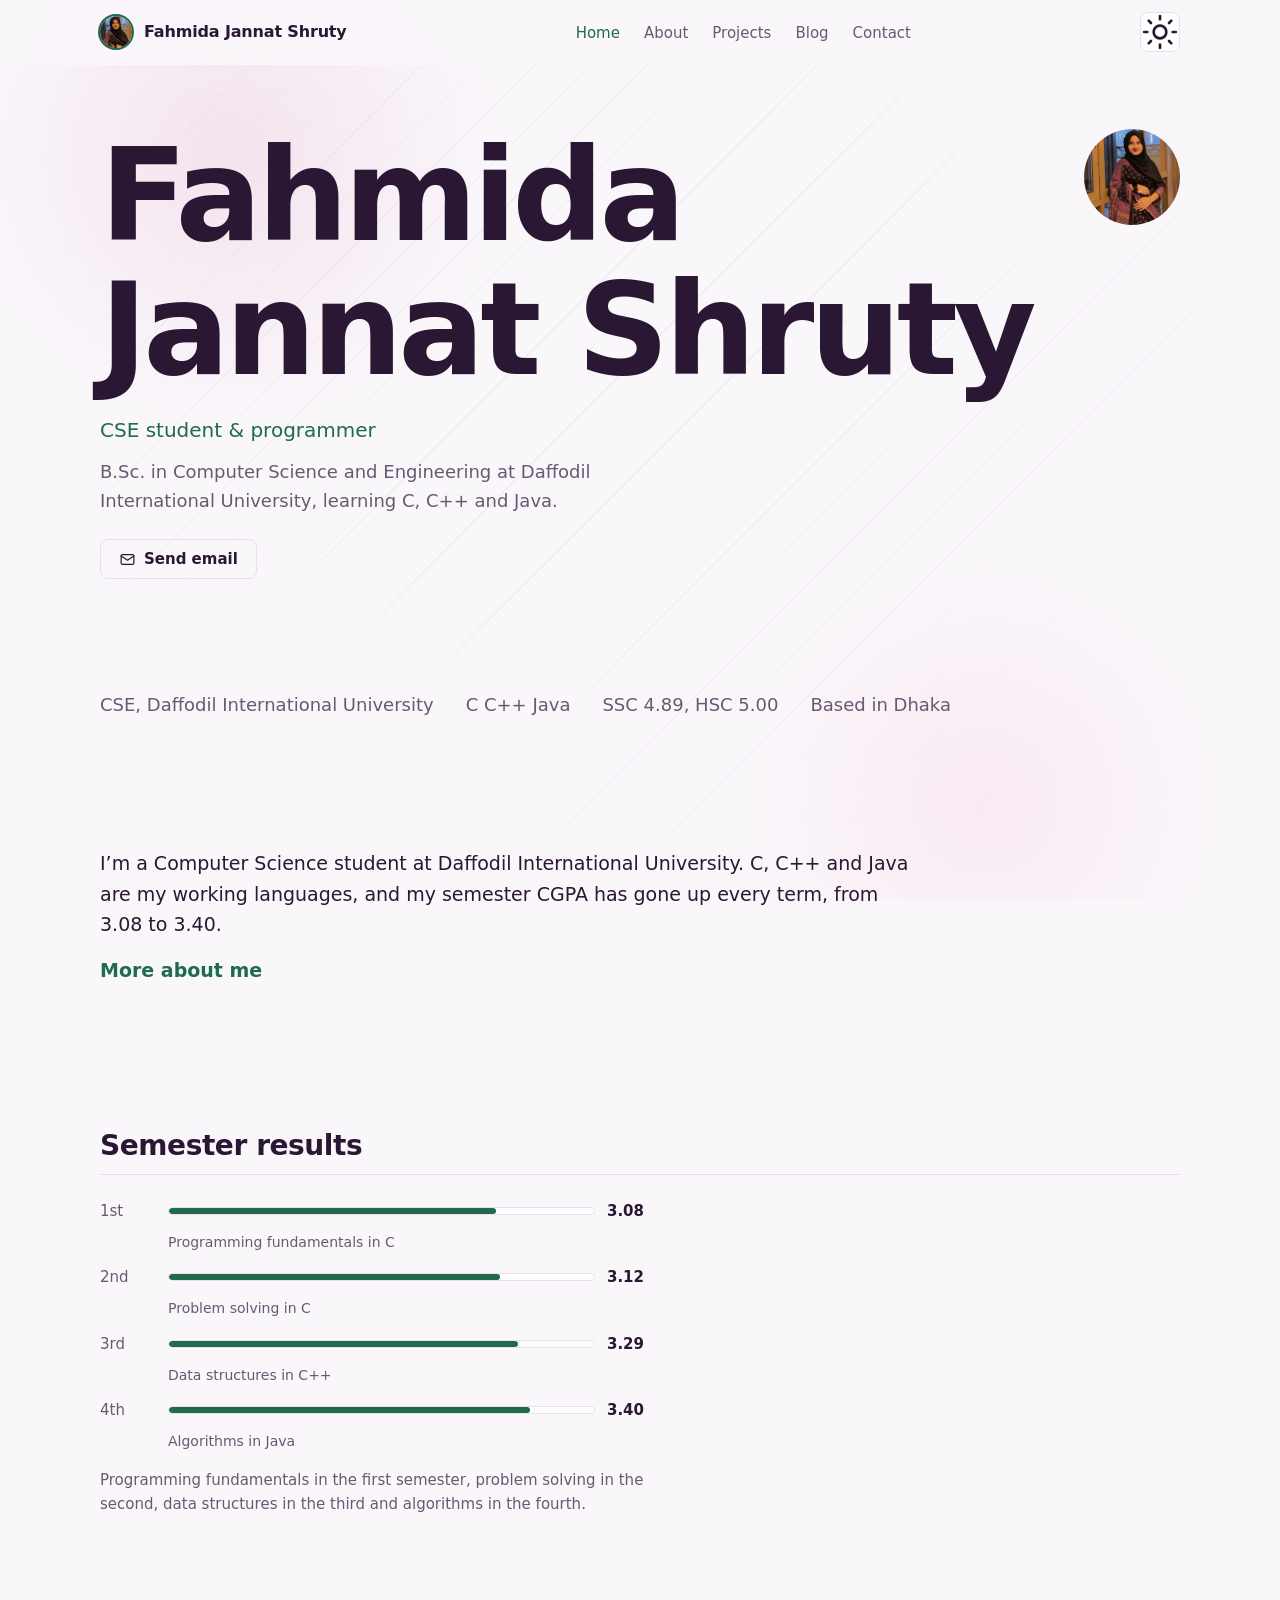
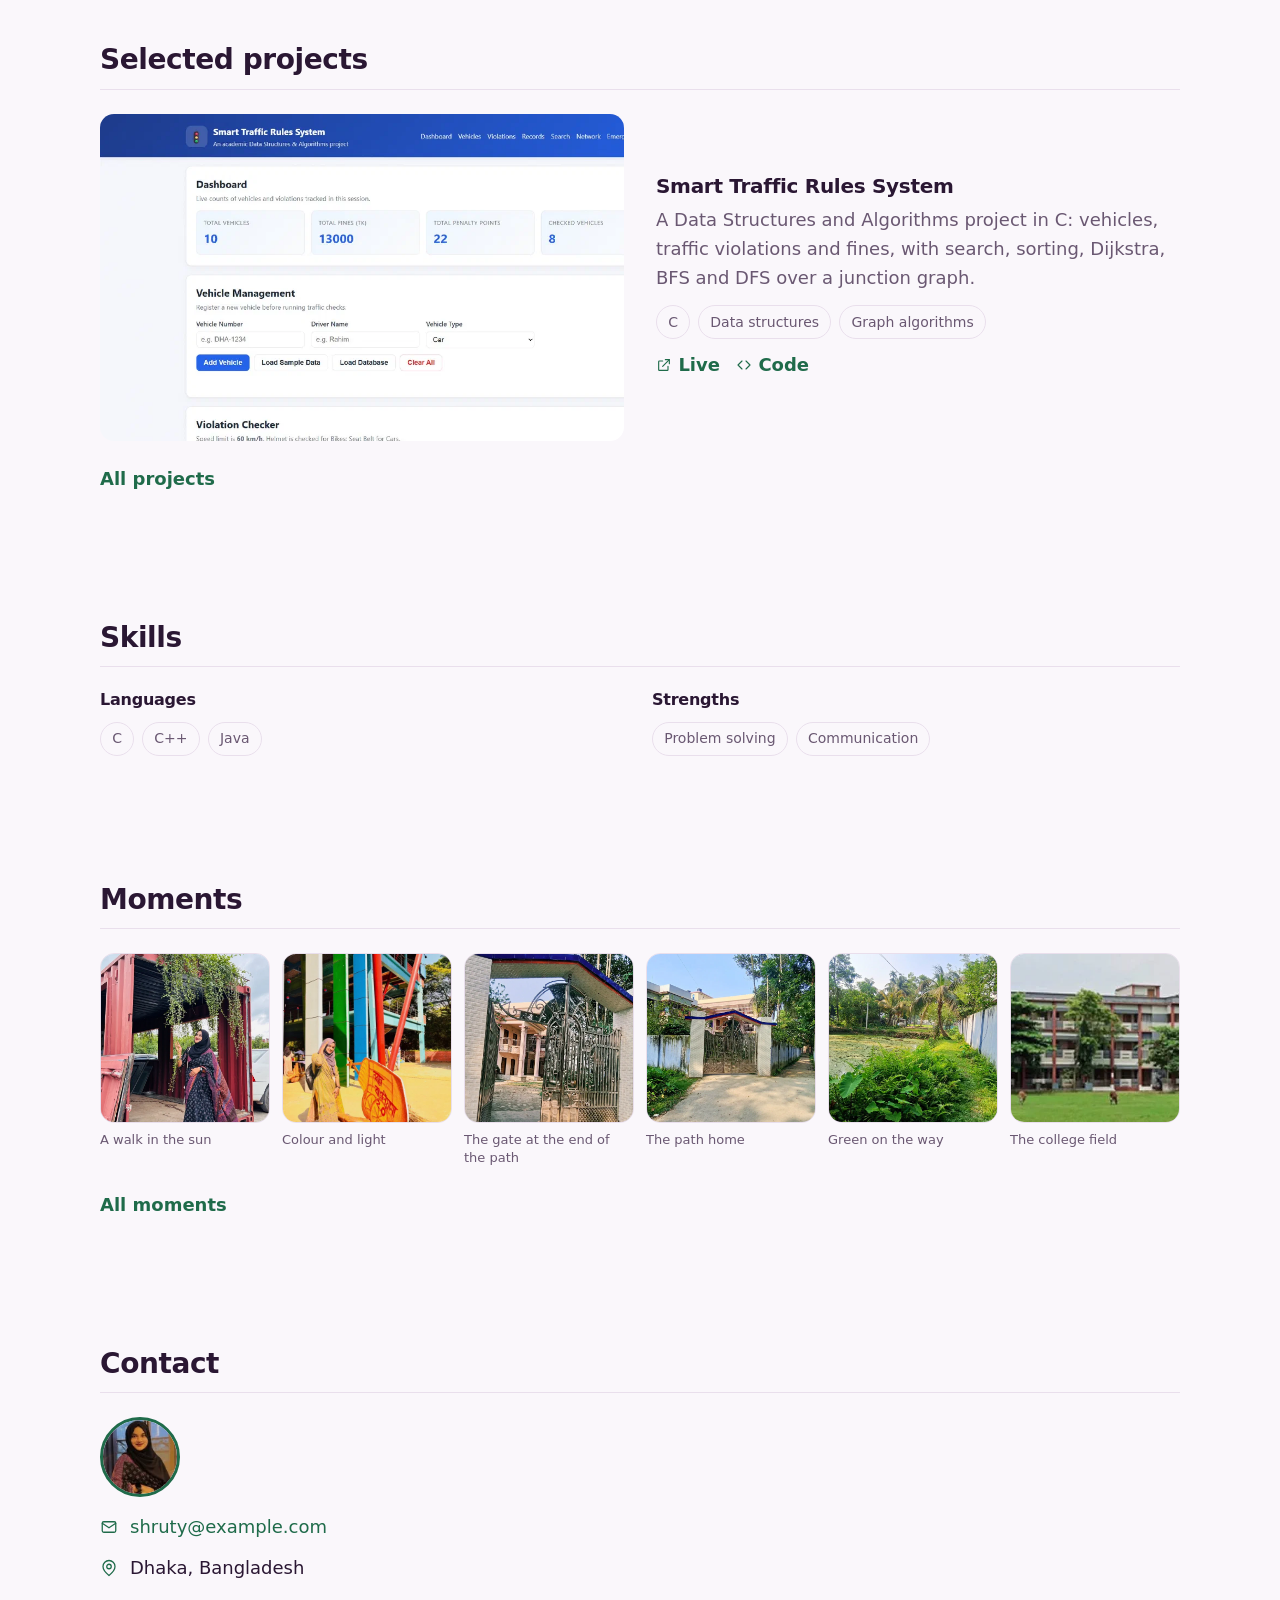
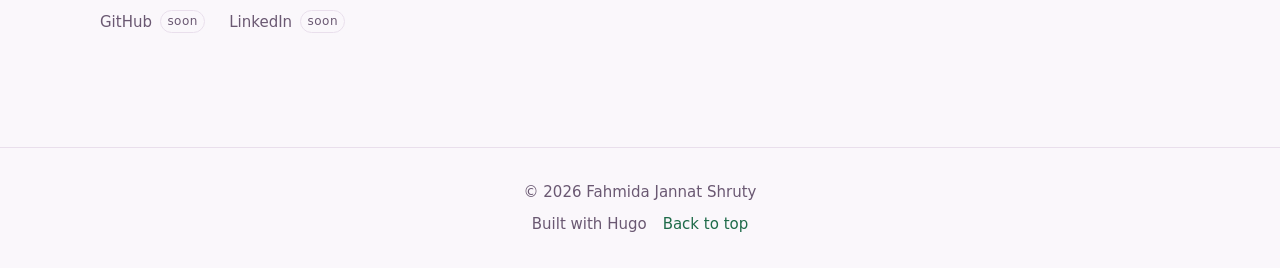
==== docs/index.html @ 02157980 "Add files via upload" ====
<!doctype html><html lang=en-US data-style=orchid data-layout=typographic data-theme=light><head><meta charset=utf-8><meta name=viewport content="width=device-width,initial-scale=1"><title>Fahmida Jannat Shruty — CSE student & programmer</title><meta name=description content="Fahmida Jannat Shruty — CSE student & programmer."><link rel=canonical href=https://shruty.github.io/><meta property="og:type" content="website"><meta property="og:site_name" content="Fahmida Jannat Shruty"><meta property="og:title" content="Fahmida Jannat Shruty — CSE student & programmer"><meta property="og:description" content="Fahmida Jannat Shruty — CSE student & programmer."><meta property="og:url" content="https://shruty.github.io/"><meta property="og:image" content="https://shruty.github.io/photos/avatar_hu_68aa7470102f5f14.jpg"><meta name=twitter:card content="summary_large_image"><link rel=icon type=image/svg+xml href=./favicon.svg><style>@font-face{font-family:space grotesk;font-style:normal;font-weight:300 700;font-display:swap;src:url(/fonts/space-grotesk-latin-variable.woff2)format("woff2")}@font-face{font-family:figtree;font-style:normal;font-weight:400 900;font-display:swap;src:url(/fonts/figtree-latin-variable.woff2)format("woff2")}</style><link rel=preload href=./fonts/space-grotesk-latin-variable.woff2 as=font type=font/woff2 crossorigin><link rel=stylesheet href=./css/site.min.d1e6fd24b78afa8076de297e86597bc807f535bccb686b28290a8ad70b3fa721.css integrity="sha256-0eb9JLeK+oB23il+hll7yAf1NbzLaGsoKQqK1ws/pyE="><script type=application/ld+json>{"@context":"https://schema.org","@type":"Person","address":{"@type":"PostalAddress","addressLocality":"Dhaka, Bangladesh"},"description":"I'm a Computer Science student at Daffodil International University. I work in C, C++ and Java, and I enjoy problems where the answer has to be reasoned out step by step.\n\nMy semester CGPA has risen every term, from 3.08 in the first semester to 3.40 in the fourth, with programming fundamentals, problem solving, data structures and algorithms along the way.\n\nMost of my projects so far were built for courses, several of them together with a classmate. I want to keep learning by building, and to work on a team where the code is read as carefully as it is written.","email":"shruty@example.com","image":"https://shruty.github.io/photos/avatar_hu_56fedb65d13e8ddb.webp","jobTitle":"CSE student \u0026 programmer","name":"Fahmida Jannat Shruty","sameAs":["",""],"url":"https://shruty.github.io/"}</script><script>(function(){try{var e=localStorage.getItem("theme"),t=window.matchMedia("(prefers-color-scheme: dark)").matches,n=e?e==="dark"?"dark":"light":t?"dark":"light";document.documentElement.setAttribute("data-theme",n)}catch{}})()</script><meta name=generator content="Hugo 0.170.1"></head><body class=layout--typographic><div class="page-bg page-bg--lines" aria-hidden=true><span class="page-bg__glow page-bg__glow--one"></span>
<span class="page-bg__glow page-bg__glow--two"></span></div><a class=skip-link href=#main>Skip to content</a><header class=site-header><div class="container site-header__inner"><a class=site-header__brand href=./><span class=site-header__avatar-wrap aria-hidden=true><img class=site-header__avatar src=./photos/avatar_hu_d6a264ecdbf94248.webp width=96 height=123 alt loading=lazy decoding=async>
</span><span class=site-header__name>Fahmida Jannat Shruty</span></a><nav class=site-nav id=site-nav aria-label=Main><ul class=site-nav__list><li><a href=./ aria-current=page>Home</a></li><li><a href=./about/>About</a></li><li><a href=./projects/>Projects</a></li><li><a href=./blog/>Blog</a></li><li><a href=./contact/>Contact</a></li></ul></nav><div class=site-header__actions><button class=theme-toggle id=theme-toggle type=button aria-pressed=false aria-label="Switch to dark theme">
<svg class="icon-sun" viewBox="0 0 24 24" fill="none" stroke="currentColor" stroke-width="1.7" stroke-linecap="round" stroke-linejoin="round" aria-hidden="true" focusable="false"><circle cx="12" cy="12" r="4"/><path d="M12 2v2m0 16v2M4.9 4.9l1.4 1.4M17.7 17.7l1.4 1.4M2 12h2m16 0h2M4.9 19.1l1.4-1.4M17.7 6.3l1.4-1.4"/></svg>
<svg class="icon-moon" viewBox="0 0 24 24" fill="none" stroke="currentColor" stroke-width="1.7" stroke-linecap="round" stroke-linejoin="round" aria-hidden="true" focusable="false"><path d="M21 12.8A9 9 0 1111.2 3a7 7 0 009.8 9.8z"/></svg>
</button>
<button class=menu-toggle id=menu-toggle type=button aria-expanded=false aria-controls=site-nav aria-label="Open menu">
<svg class="icon" viewBox="0 0 24 24" fill="none" stroke="currentColor" stroke-width="1.7" stroke-linecap="round" stroke-linejoin="round" aria-hidden="true" focusable="false"><path d="M3 6h18M3 12h18M3 18h18"/></svg></button></div></div></header><main id=main><section class="hero hero--typographic" data-hero-layout=typographic><div class="container hero__inner"><div class=hero__text><h1 class=hero__name>Fahmida Jannat Shruty</h1><p class=hero__role>CSE student & programmer</p><p class=hero__now>B.Sc. in Computer Science and Engineering at Daffodil International University, learning C, C++ and Java.</p><div class=hero__actions><a class="btn btn--secondary" href=mailto:shruty@example.com><svg class="btn__icon" viewBox="0 0 24 24" fill="none" stroke="currentColor" stroke-width="1.7" stroke-linecap="round" stroke-linejoin="round" aria-hidden="true" focusable="false"><rect x="3" y="5" width="18" height="14" rx="2"/><path d="M3 7l9 6 9-6"/></svg>
<span>Send email</span></a></div></div><div class="hero__media hero__media--inline"><img src=./photos/profile_hu_fc8407f03d268a45.webp srcset="./photos/profile_hu_fc8407f03d268a45.webp 480w, ./photos/profile_hu_7ace42c278f77191.webp 960w" sizes="(max-width: 720px) 78vw, (max-width: 1100px) 340px, 420px" width=960 height=1147 alt="Portrait of Fahmida Jannat Shruty" class=hero__photo-img loading=eager fetchpriority=high decoding=async></div></div></section><section class="section section--facts"><div class=container><ul class=facts><li class=facts__item>CSE, Daffodil International University</li><li class=facts__item>C C++ Java</li><li class=facts__item>SSC 4.89, HSC 5.00</li><li class=facts__item>Based in Dhaka</li></ul></div></section><section class="section section--about"><div class=container><div class=about-lead><p>I&rsquo;m a Computer Science student at Daffodil International University. C, C++ and Java are my working languages, and my semester CGPA has gone up every term, from 3.08 to 3.40.</p><p><a class=link href=./about/><span>More about me</span></a></p></div></div></section><section class="section section--grades"><div class=container><h2 class=section__title>Semester results</h2><ul class=grades><li class=grades__item><span class=grades__label>1st</span>
<span class=grades__bar aria-hidden=true><span class=grades__fill style=--grades-pct:77.0%></span>
</span><span class=grades__value>3.08</span>
<span class=grades__focus>Programming fundamentals in C</span></li><li class=grades__item><span class=grades__label>2nd</span>
<span class=grades__bar aria-hidden=true><span class=grades__fill style=--grades-pct:78.0%></span>
</span><span class=grades__value>3.12</span>
<span class=grades__focus>Problem solving in C</span></li><li class=grades__item><span class=grades__label>3rd</span>
<span class=grades__bar aria-hidden=true><span class=grades__fill style=--grades-pct:82.2%></span>
</span><span class=grades__value>3.29</span>
<span class=grades__focus>Data structures in C++</span></li><li class=grades__item><span class=grades__label>4th</span>
<span class=grades__bar aria-hidden=true><span class=grades__fill style=--grades-pct:85.0%></span>
</span><span class=grades__value>3.40</span>
<span class=grades__focus>Algorithms in Java</span></li></ul><p class=grades__note>Programming fundamentals in the first semester, problem solving in the second, data structures in the third and algorithms in the fourth.</p></div></section><section class="section section--projects"><div class=container><h2 class=section__title>Selected projects</h2><div class=project-list><article class="project project--featured"><div class=project__media><img src=./photos/project-3_hu_ef74da5be53c11ab.webp srcset="./photos/project-3_hu_ef74da5be53c11ab.webp 480w, ./photos/project-3_hu_c478faaf16220ca7.webp 960w" sizes="(max-width: 720px) 100vw, 560px" width=1600 height=1000 alt="The Smart Traffic Rules System running in a browser, showing the dashboard totals and the vehicle management form." class=project__img loading=lazy decoding=async></div><div class=project__body><h3 class=project__title>Smart Traffic Rules System</h3><p class=project__summary>A Data Structures and Algorithms project in C: vehicles, traffic violations and fines, with search, sorting, Dijkstra, BFS and DFS over a junction graph.</p><ul class=project__tech><li class=pill>C</li><li class=pill>Data structures</li><li class=pill>Graph algorithms</li></ul><p class=project__links><a class=link href=https://252-15-826-sketch.github.io/smart-traffic-system/ rel="noopener noreferrer"><svg class="link__icon" viewBox="0 0 24 24" fill="none" stroke="currentColor" stroke-width="1.7" stroke-linecap="round" stroke-linejoin="round" aria-hidden="true" focusable="false"><path d="M14 4h6v6"/><path d="M20 4 10 14"/><path d="M18 14v5a1 1 0 01-1 1H5a1 1 0 01-1-1V7a1 1 0 011-1h5"/></svg>
<span>Live</span>
</a><a class=link href=https://github.com/252-15-826-sketch/smart-traffic-system rel="noopener noreferrer"><svg class="link__icon" viewBox="0 0 24 24" fill="none" stroke="currentColor" stroke-width="1.7" stroke-linecap="round" stroke-linejoin="round" aria-hidden="true" focusable="false"><path d="M9 18l-6-6 6-6"/><path d="M15 6l6 6-6 6"/></svg>
<span>Code</span></a></p></div></article></div><p class=section__more><a class=link href=./projects/><span>All projects</span></a></p></div></section><section class="section section--skills"><div class=container><h2 class=section__title>Skills</h2><div class=skills><div class=skills__group><h3 class=skills__group-title>Languages</h3><ul class=skills__items><li class=pill>C</li><li class=pill>C++</li><li class=pill>Java</li></ul></div><div class=skills__group><h3 class=skills__group-title>Strengths</h3><ul class=skills__items><li class=pill>Problem solving</li><li class=pill>Communication</li></ul></div></div></div></section><section class="section section--moments"><div class=container><h2 class=section__title>Moments</h2><ul class=moments><li class=moments__item><button class=moments__button type=button data-lightbox-src=./photos/gallery/moment-1_hu_9b8fba60d9e57c95.webp data-lightbox-alt="A walk in the sun" data-lightbox-caption="A walk in the sun">
<img class=moments__img src=./photos/gallery/moment-1_hu_9e24b77e857daa34.webp width=640 height=980 alt="A walk in the sun" loading=lazy decoding=async>
<span class=moments__caption aria-hidden=true>A walk in the sun</span></button></li><li class=moments__item><button class=moments__button type=button data-lightbox-src=./photos/gallery/moment-2_hu_89fbbf055d561de8.webp data-lightbox-alt="Colour and light" data-lightbox-caption="Colour and light">
<img class=moments__img src=./photos/gallery/moment-2_hu_3f772bf811a012ea.webp width=640 height=480 alt="Colour and light" loading=lazy decoding=async>
<span class=moments__caption aria-hidden=true>Colour and light</span></button></li><li class=moments__item><button class=moments__button type=button data-lightbox-src=./photos/gallery/gate_hu_f8d7190be7d67afa.webp data-lightbox-alt="The gate at the end of the path" data-lightbox-caption="The gate at the end of the path">
<img class=moments__img src=./photos/gallery/gate_hu_286d167864d486a7.webp width=640 height=797 alt="The gate at the end of the path" loading=lazy decoding=async>
<span class=moments__caption aria-hidden=true>The gate at the end of the path</span></button></li><li class=moments__item><button class=moments__button type=button data-lightbox-src=./photos/gallery/path_hu_97eca7948548c0b4.webp data-lightbox-alt="The path home" data-lightbox-caption="The path home">
<img class=moments__img src=./photos/gallery/path_hu_7228862a2c09d7cc.webp width=640 height=853 alt="The path home" loading=lazy decoding=async>
<span class=moments__caption aria-hidden=true>The path home</span></button></li><li class=moments__item><button class=moments__button type=button data-lightbox-src=./photos/gallery/green_hu_750ab3401ebd2712.webp data-lightbox-alt="Green on the way" data-lightbox-caption="Green on the way">
<img class=moments__img src=./photos/gallery/green_hu_439dc48547b59c64.webp width=640 height=853 alt="Green on the way" loading=lazy decoding=async>
<span class=moments__caption aria-hidden=true>Green on the way</span></button></li><li class=moments__item><button class=moments__button type=button data-lightbox-src=./photos/gallery/college_hu_e313ee4f2dafd57b.webp data-lightbox-alt="The college field" data-lightbox-caption="The college field">
<img class=moments__img src=./photos/gallery/college_hu_9d874476e7ae9b25.webp width=640 height=251 alt="The college field" loading=lazy decoding=async>
<span class=moments__caption aria-hidden=true>The college field</span></button></li></ul><p class=section__more><a class=link href=./about/#gallery><span>All moments</span></a></p></div></section><section class="section section--contact"><div class=container><h2 class=section__title>Contact</h2><img class=contact__avatar src=./photos/avatar_hu_8fc0bb816c802df6.webp width=96 height=96 alt="Portrait of Fahmida Jannat Shruty" loading=lazy decoding=async><ul class=contact-list><li class=contact-list__item><svg class="contact-list__icon" viewBox="0 0 24 24" fill="none" stroke="currentColor" stroke-width="1.7" stroke-linecap="round" stroke-linejoin="round" aria-hidden="true" focusable="false"><rect x="3" y="5" width="18" height="14" rx="2"/><path d="M3 7l9 6 9-6"/></svg>
<a href=mailto:shruty@example.com>shruty@example.com</a></li><li class=contact-list__item><svg class="contact-list__icon" viewBox="0 0 24 24" fill="none" stroke="currentColor" stroke-width="1.7" stroke-linecap="round" stroke-linejoin="round" aria-hidden="true" focusable="false"><path d="M20 10c0 5.5-8 12-8 12s-8-6.5-8-12a8 8 0 0116 0z"/><circle cx="12" cy="10" r="3"/></svg>
<span>Dhaka, Bangladesh</span></li></ul><ul class=socials><li><span class="social social--soon" aria-disabled=true><span class=social__name>GitHub</span>
<span class=social__soon>soon</span></span></li><li><span class="social social--soon" aria-disabled=true><span class=social__name>LinkedIn</span>
<span class=social__soon>soon</span></span></li></ul></div></section></main><footer class=site-footer><div class="container site-footer__inner"><p class=site-footer__copy>&copy; 2026 Fahmida Jannat Shruty</p><p class=site-footer__meta><span>Built with Hugo</span>
<a href=#main class=site-footer__top>Back to top</a></p></div></footer><dialog class=lightbox id=lightbox aria-label="Enlarged image"><div class=lightbox__inner><img class=lightbox__img src alt aria-hidden=true><p class=lightbox__caption hidden></p></div><form method=dialog class=lightbox__close-form><button class=lightbox__close type=submit aria-label="Close image">
<span aria-hidden=true>&#215;</span></button></form></dialog><script src=./js/theme.min.14aecf5eef3204328cf4b04181f04aae7720658917c97ae345e6bbc055850e3c.js integrity="sha256-FK7PXu8yBDKM9LBBgfBKrncgZYkXyXrjRea7wFWFDjw=" defer></script></body></html>
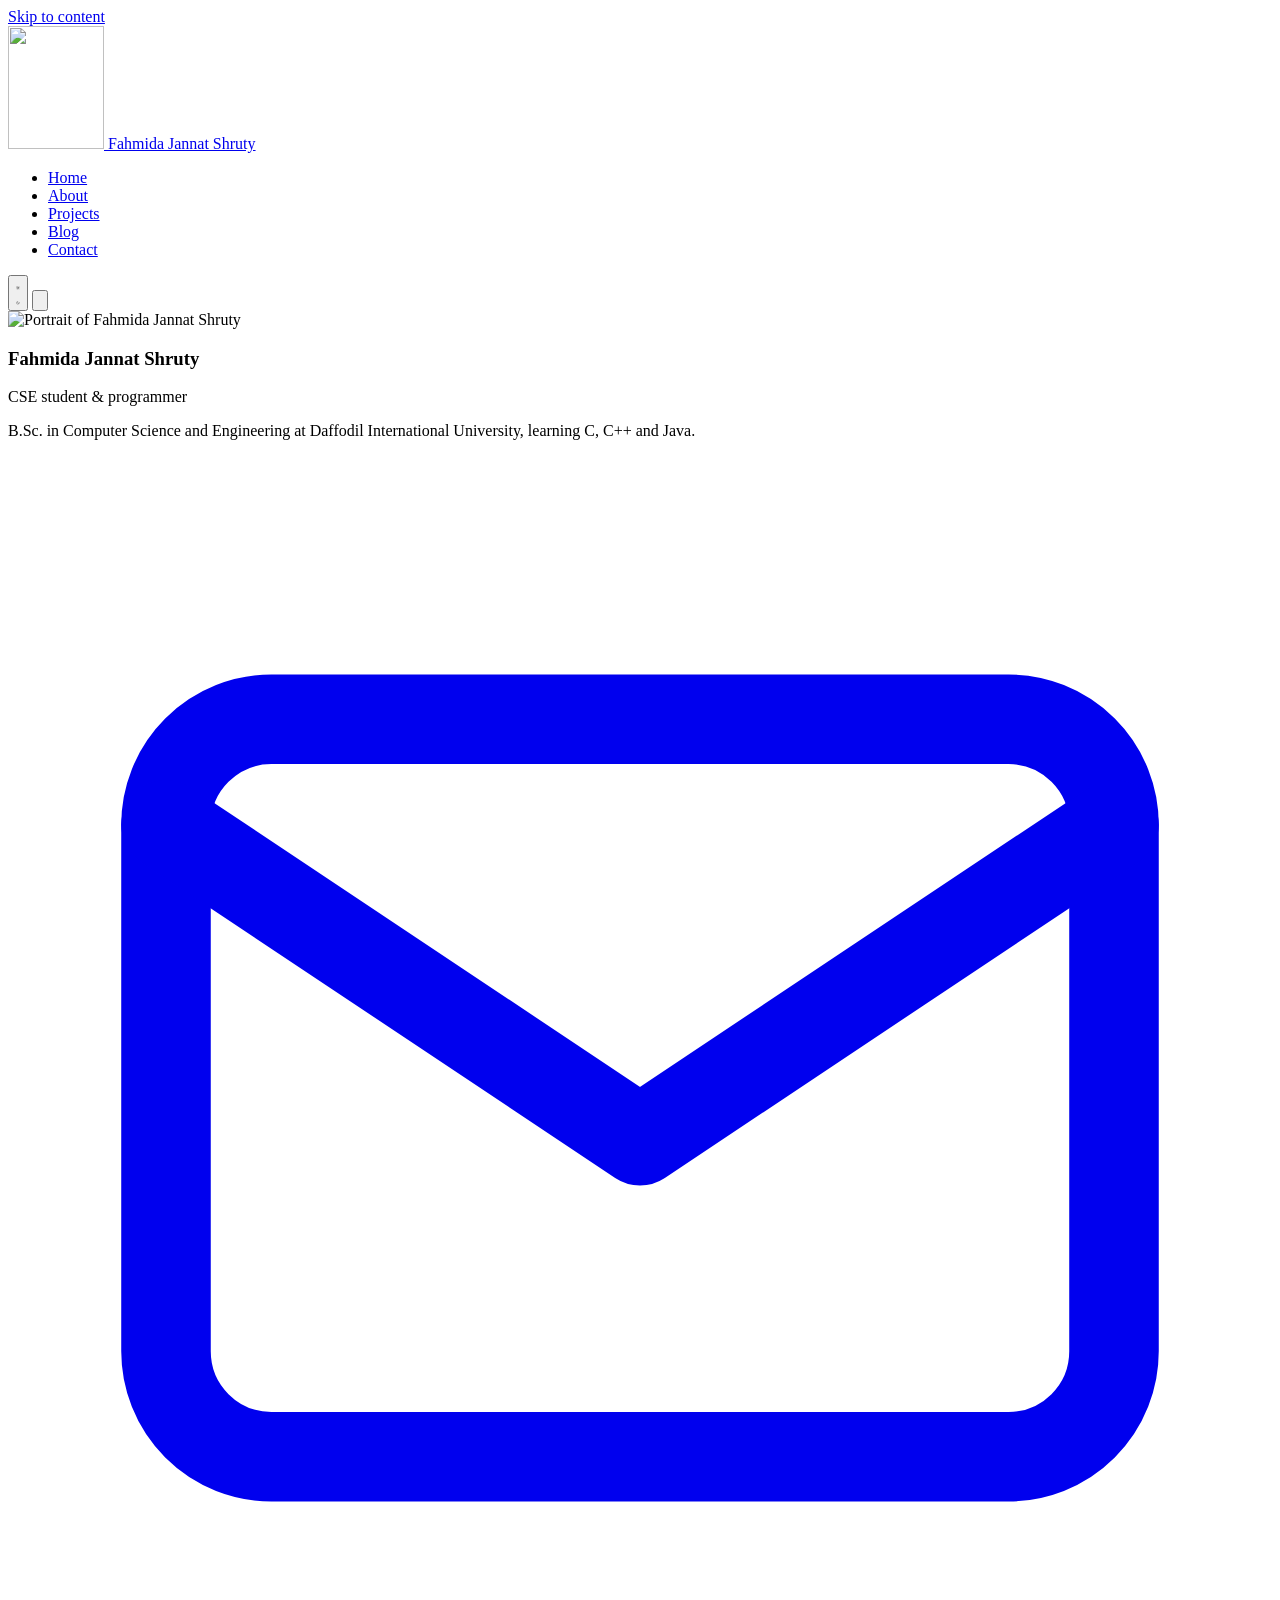
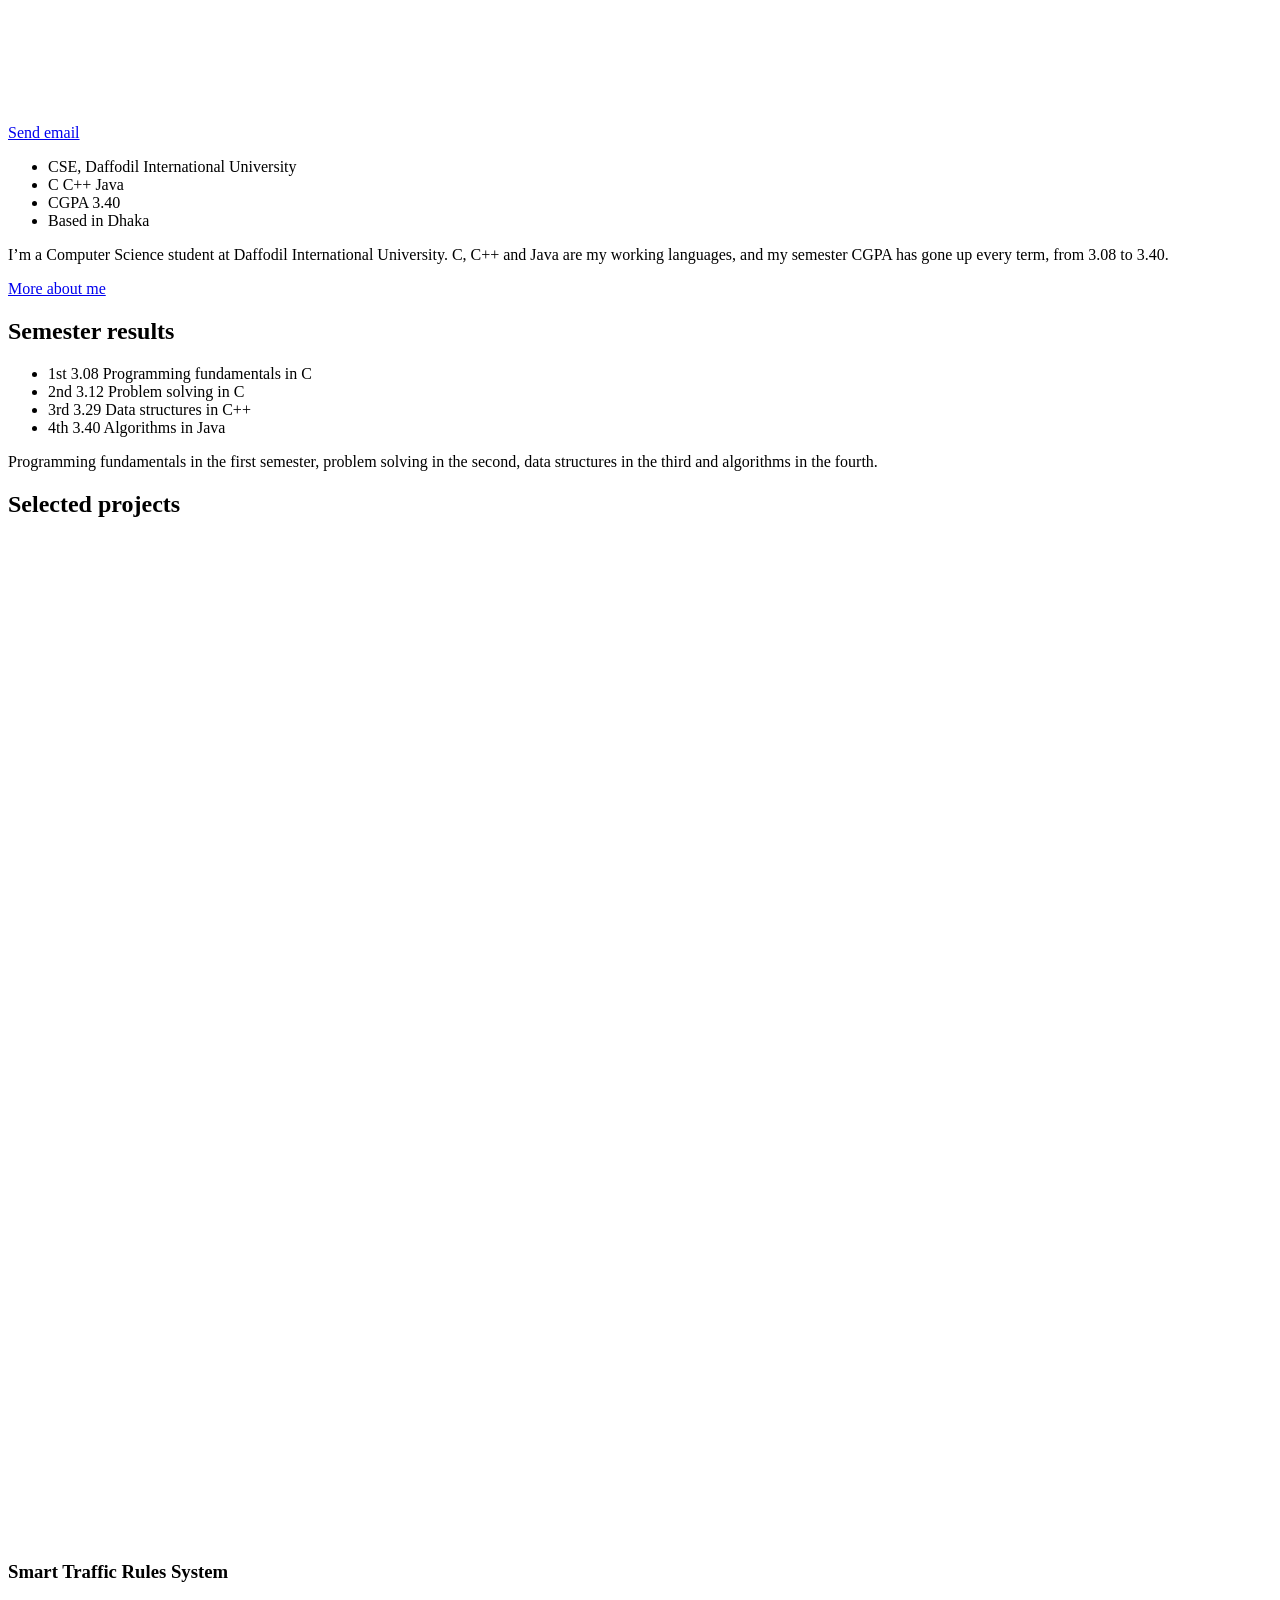
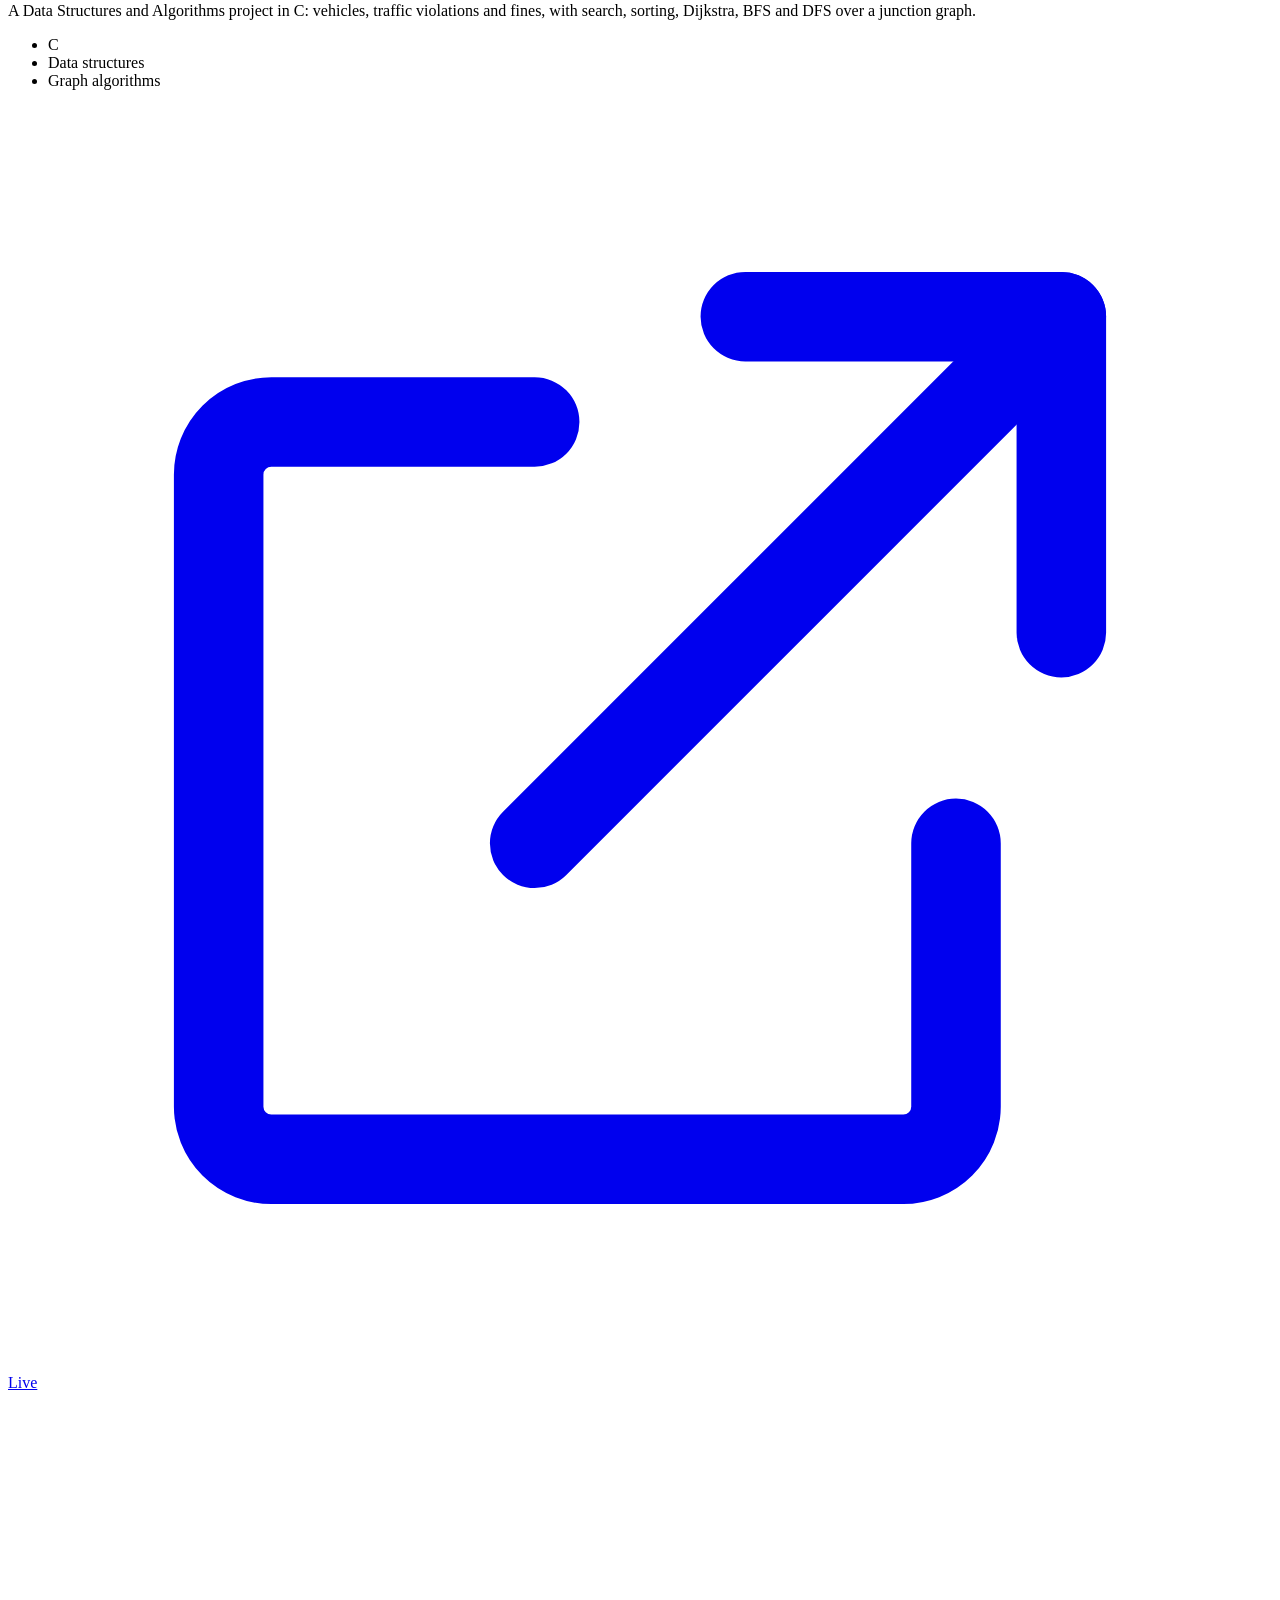
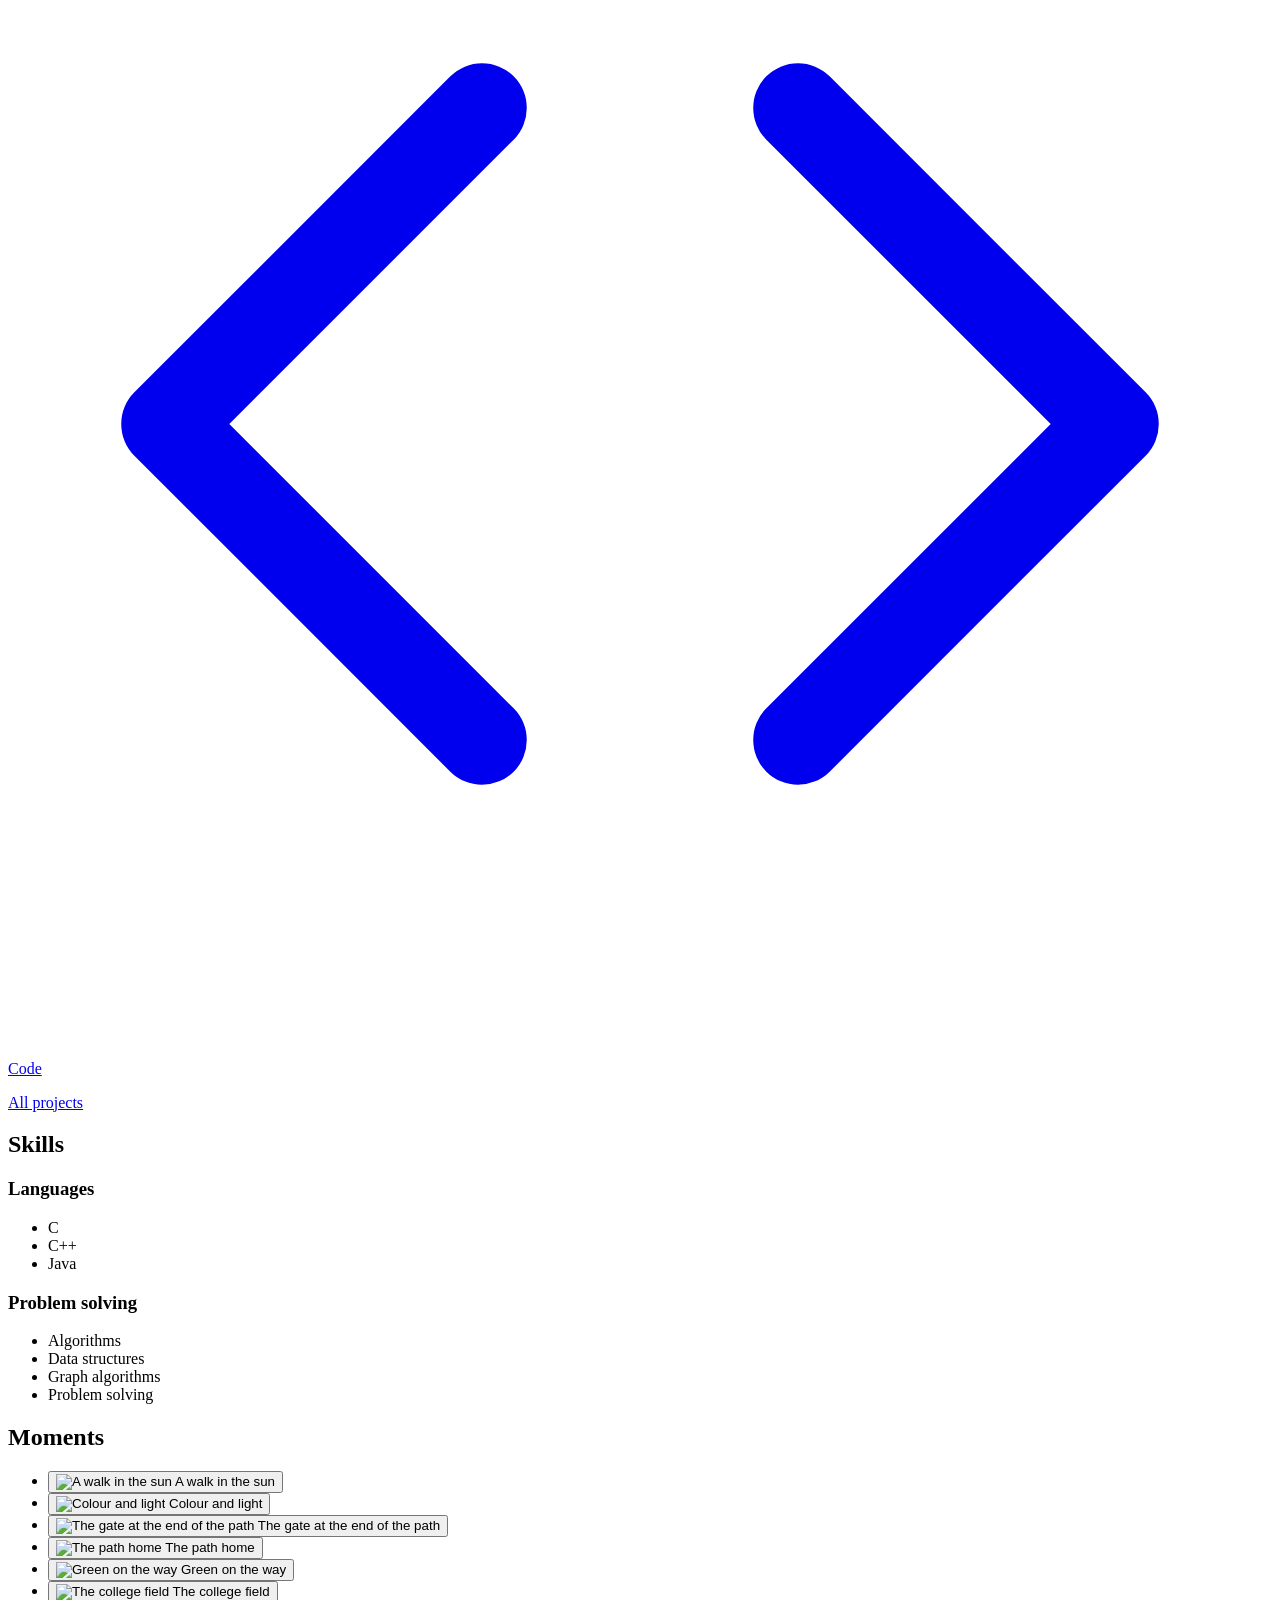
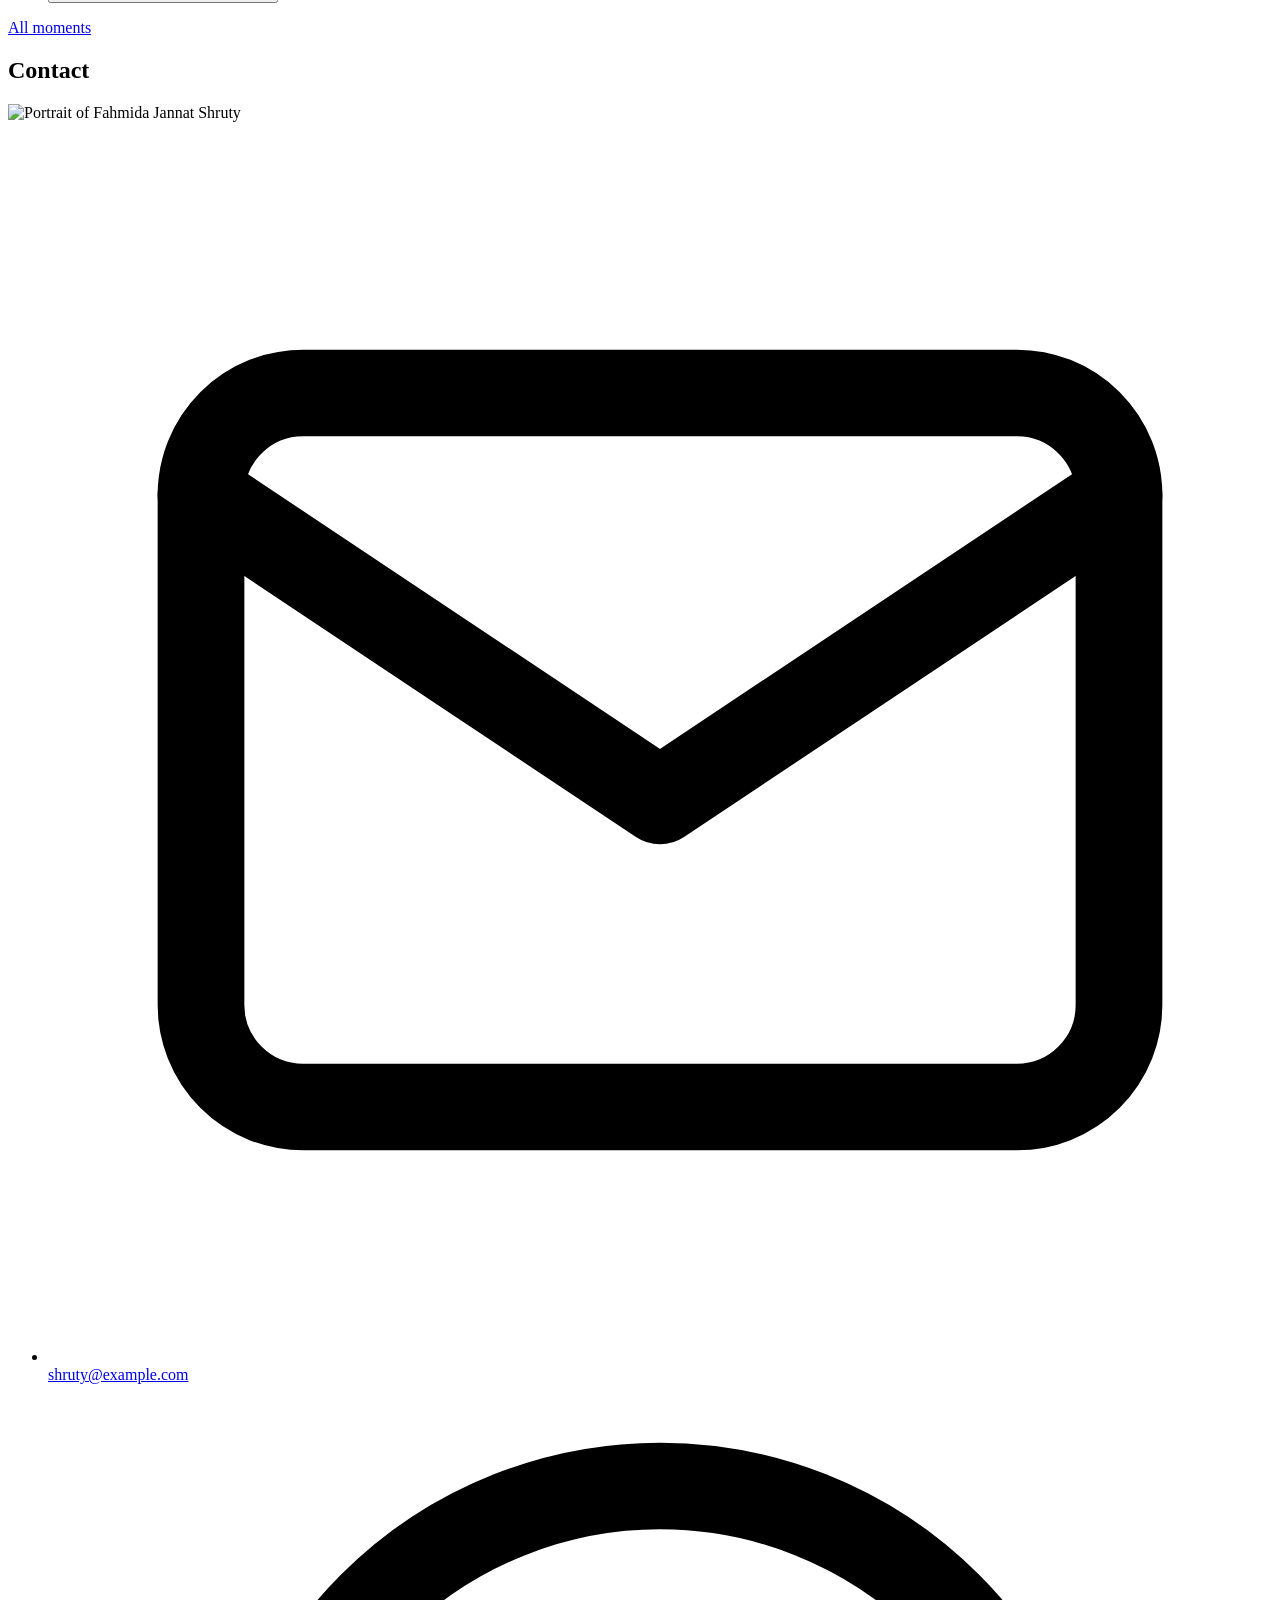
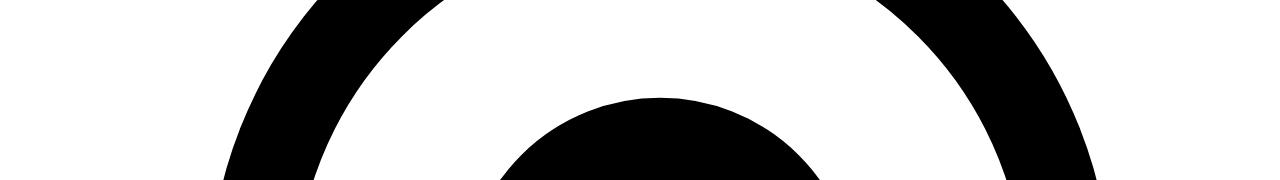
==== commit 992850df: "Add files via upload" ====
--- a/docs/index.html
+++ b/docs/index.html
@@ -1,12 +1,12 @@
-<!doctype html><html lang=en-US data-style=orchid data-layout=typographic data-theme=light><head><meta charset=utf-8><meta name=viewport content="width=device-width,initial-scale=1"><title>Fahmida Jannat Shruty — CSE student & programmer</title><meta name=description content="Fahmida Jannat Shruty — CSE student & programmer."><link rel=canonical href=https://shruty.github.io/><meta property="og:type" content="website"><meta property="og:site_name" content="Fahmida Jannat Shruty"><meta property="og:title" content="Fahmida Jannat Shruty — CSE student & programmer"><meta property="og:description" content="Fahmida Jannat Shruty — CSE student & programmer."><meta property="og:url" content="https://shruty.github.io/"><meta property="og:image" content="https://shruty.github.io/photos/avatar_hu_68aa7470102f5f14.jpg"><meta name=twitter:card content="summary_large_image"><link rel=icon type=image/svg+xml href=./favicon.svg><style>@font-face{font-family:space grotesk;font-style:normal;font-weight:300 700;font-display:swap;src:url(/fonts/space-grotesk-latin-variable.woff2)format("woff2")}@font-face{font-family:figtree;font-style:normal;font-weight:400 900;font-display:swap;src:url(/fonts/figtree-latin-variable.woff2)format("woff2")}</style><link rel=preload href=./fonts/space-grotesk-latin-variable.woff2 as=font type=font/woff2 crossorigin><link rel=stylesheet href=./css/site.min.d1e6fd24b78afa8076de297e86597bc807f535bccb686b28290a8ad70b3fa721.css integrity="sha256-0eb9JLeK+oB23il+hll7yAf1NbzLaGsoKQqK1ws/pyE="><script type=application/ld+json>{"@context":"https://schema.org","@type":"Person","address":{"@type":"PostalAddress","addressLocality":"Dhaka, Bangladesh"},"description":"I'm a Computer Science student at Daffodil International University. I work in C, C++ and Java, and I enjoy problems where the answer has to be reasoned out step by step.\n\nMy semester CGPA has risen every term, from 3.08 in the first semester to 3.40 in the fourth, with programming fundamentals, problem solving, data structures and algorithms along the way.\n\nMost of my projects so far were built for courses, several of them together with a classmate. I want to keep learning by building, and to work on a team where the code is read as carefully as it is written.","email":"shruty@example.com","image":"https://shruty.github.io/photos/avatar_hu_56fedb65d13e8ddb.webp","jobTitle":"CSE student \u0026 programmer","name":"Fahmida Jannat Shruty","sameAs":["",""],"url":"https://shruty.github.io/"}</script><script>(function(){try{var e=localStorage.getItem("theme"),t=window.matchMedia("(prefers-color-scheme: dark)").matches,n=e?e==="dark"?"dark":"light":t?"dark":"light";document.documentElement.setAttribute("data-theme",n)}catch{}})()</script><meta name=generator content="Hugo 0.170.1"></head><body class=layout--typographic><div class="page-bg page-bg--lines" aria-hidden=true><span class="page-bg__glow page-bg__glow--one"></span>
-<span class="page-bg__glow page-bg__glow--two"></span></div><a class=skip-link href=#main>Skip to content</a><header class=site-header><div class="container site-header__inner"><a class=site-header__brand href=./><span class=site-header__avatar-wrap aria-hidden=true><img class=site-header__avatar src=./photos/avatar_hu_d6a264ecdbf94248.webp width=96 height=123 alt loading=lazy decoding=async>
-</span><span class=site-header__name>Fahmida Jannat Shruty</span></a><nav class=site-nav id=site-nav aria-label=Main><ul class=site-nav__list><li><a href=./ aria-current=page>Home</a></li><li><a href=./about/>About</a></li><li><a href=./projects/>Projects</a></li><li><a href=./blog/>Blog</a></li><li><a href=./contact/>Contact</a></li></ul></nav><div class=site-header__actions><button class=theme-toggle id=theme-toggle type=button aria-pressed=false aria-label="Switch to dark theme">
+<!doctype html><html lang=en-US data-style=orchid data-layout=sidebar data-theme=light><head><meta charset=utf-8><meta name=viewport content="width=device-width,initial-scale=1"><title>Fahmida Jannat Shruty — CSE student & programmer</title><meta name=description content="Fahmida Jannat Shruty — CSE student & programmer."><link rel=canonical href=https://252-15-826-sketch.github.io/shruti/><meta property="og:type" content="website"><meta property="og:site_name" content="Fahmida Jannat Shruty"><meta property="og:title" content="Fahmida Jannat Shruty — CSE student & programmer"><meta property="og:description" content="Fahmida Jannat Shruty — CSE student & programmer."><meta property="og:url" content="https://252-15-826-sketch.github.io/shruti/"><meta property="og:image" content="https://252-15-826-sketch.github.io/shruti/photos/avatar_hu_68aa7470102f5f14.jpg"><meta name=twitter:card content="summary_large_image"><link rel=icon type=image/svg+xml href=./shruti/favicon.svg><style>@font-face{font-family:space grotesk;font-style:normal;font-weight:300 700;font-display:swap;src:url(/shruti/fonts/space-grotesk-latin-variable.woff2)format("woff2")}@font-face{font-family:figtree;font-style:normal;font-weight:400 900;font-display:swap;src:url(/shruti/fonts/figtree-latin-variable.woff2)format("woff2")}</style><link rel=preload href=./shruti/fonts/space-grotesk-latin-variable.woff2 as=font type=font/woff2 crossorigin><link rel=stylesheet href=./shruti/css/site.min.e662bc94b65906fa1fcacba8a5786c2b5449b8b463b8fdb245982563c05df388.css integrity="sha256-5mK8lLZZBvofysuopXhsK1RJuLRjuP2yRZglY8Bd84g="><script type=application/ld+json>{"@context":"https://schema.org","@type":"Person","address":{"@type":"PostalAddress","addressLocality":"Dhaka, Bangladesh"},"description":"I'm a Computer Science student at Daffodil International University. I work in C, C++ and Java, and I enjoy problems where the answer has to be reasoned out step by step.\n\nMy semester CGPA has risen every term, from 3.08 in the first semester to 3.40 in the fourth, with programming fundamentals, problem solving, data structures and algorithms along the way.\n\nMost of my projects so far were built for courses, several of them together with a classmate. I want to keep learning by building, and to work on a team where the code is read as carefully as it is written.","email":"shruty@example.com","image":"https://252-15-826-sketch.github.io/shruti/photos/avatar_hu_56fedb65d13e8ddb.webp","jobTitle":"CSE student \u0026 programmer","name":"Fahmida Jannat Shruty","sameAs":["",""],"url":"https://252-15-826-sketch.github.io/shruti/"}</script><script>(function(){try{var e=localStorage.getItem("theme"),t=window.matchMedia("(prefers-color-scheme: dark)").matches,n=e?e==="dark"?"dark":"light":t?"dark":"light";document.documentElement.setAttribute("data-theme",n)}catch{}})()</script><meta name=generator content="Hugo 0.170.1"></head><body class="layout--sidebar layout--sidebar-right"><div class="page-bg page-bg--lines" aria-hidden=true><span class="page-bg__glow page-bg__glow--one"></span>
+<span class="page-bg__glow page-bg__glow--two"></span></div><a class=skip-link href=#main>Skip to content</a><header class=site-header><div class="container site-header__inner"><a class=site-header__brand href=./shruti/><span class=site-header__avatar-wrap aria-hidden=true><img class=site-header__avatar src=./shruti/photos/avatar_hu_d6a264ecdbf94248.webp width=96 height=123 alt loading=lazy decoding=async>
+</span><span class=site-header__name>Fahmida Jannat Shruty</span></a><nav class=site-nav id=site-nav aria-label=Main><ul class=site-nav__list><li><a href=./shruti/ aria-current=page>Home</a></li><li><a href=./shruti/about/>About</a></li><li><a href=./shruti/projects/>Projects</a></li><li><a href=./shruti/blog/>Blog</a></li><li><a href=./shruti/contact/>Contact</a></li></ul></nav><div class=site-header__actions><button class=theme-toggle id=theme-toggle type=button aria-pressed=false aria-label="Switch to dark theme">
 <svg class="icon-sun" viewBox="0 0 24 24" fill="none" stroke="currentColor" stroke-width="1.7" stroke-linecap="round" stroke-linejoin="round" aria-hidden="true" focusable="false"><circle cx="12" cy="12" r="4"/><path d="M12 2v2m0 16v2M4.9 4.9l1.4 1.4M17.7 17.7l1.4 1.4M2 12h2m16 0h2M4.9 19.1l1.4-1.4M17.7 6.3l1.4-1.4"/></svg>
 <svg class="icon-moon" viewBox="0 0 24 24" fill="none" stroke="currentColor" stroke-width="1.7" stroke-linecap="round" stroke-linejoin="round" aria-hidden="true" focusable="false"><path d="M21 12.8A9 9 0 1111.2 3a7 7 0 009.8 9.8z"/></svg>
 </button>
 <button class=menu-toggle id=menu-toggle type=button aria-expanded=false aria-controls=site-nav aria-label="Open menu">
-<svg class="icon" viewBox="0 0 24 24" fill="none" stroke="currentColor" stroke-width="1.7" stroke-linecap="round" stroke-linejoin="round" aria-hidden="true" focusable="false"><path d="M3 6h18M3 12h18M3 18h18"/></svg></button></div></div></header><main id=main><section class="hero hero--typographic" data-hero-layout=typographic><div class="container hero__inner"><div class=hero__text><h1 class=hero__name>Fahmida Jannat Shruty</h1><p class=hero__role>CSE student & programmer</p><p class=hero__now>B.Sc. in Computer Science and Engineering at Daffodil International University, learning C, C++ and Java.</p><div class=hero__actions><a class="btn btn--secondary" href=mailto:shruty@example.com><svg class="btn__icon" viewBox="0 0 24 24" fill="none" stroke="currentColor" stroke-width="1.7" stroke-linecap="round" stroke-linejoin="round" aria-hidden="true" focusable="false"><rect x="3" y="5" width="18" height="14" rx="2"/><path d="M3 7l9 6 9-6"/></svg>
-<span>Send email</span></a></div></div><div class="hero__media hero__media--inline"><img src=./photos/profile_hu_fc8407f03d268a45.webp srcset="./photos/profile_hu_fc8407f03d268a45.webp 480w, ./photos/profile_hu_7ace42c278f77191.webp 960w" sizes="(max-width: 720px) 78vw, (max-width: 1100px) 340px, 420px" width=960 height=1147 alt="Portrait of Fahmida Jannat Shruty" class=hero__photo-img loading=eager fetchpriority=high decoding=async></div></div></section><section class="section section--facts"><div class=container><ul class=facts><li class=facts__item>CSE, Daffodil International University</li><li class=facts__item>C C++ Java</li><li class=facts__item>SSC 4.89, HSC 5.00</li><li class=facts__item>Based in Dhaka</li></ul></div></section><section class="section section--about"><div class=container><div class=about-lead><p>I&rsquo;m a Computer Science student at Daffodil International University. C, C++ and Java are my working languages, and my semester CGPA has gone up every term, from 3.08 to 3.40.</p><p><a class=link href=./about/><span>More about me</span></a></p></div></div></section><section class="section section--grades"><div class=container><h2 class=section__title>Semester results</h2><ul class=grades><li class=grades__item><span class=grades__label>1st</span>
+<svg class="icon" viewBox="0 0 24 24" fill="none" stroke="currentColor" stroke-width="1.7" stroke-linecap="round" stroke-linejoin="round" aria-hidden="true" focusable="false"><path d="M3 6h18M3 12h18M3 18h18"/></svg></button></div></div></header><main id=main><section class="hero hero--sidebar" data-hero-layout=sidebar><div class="container hero__inner"><aside class=hero__aside><div class=hero__media><img src=./shruti/photos/profile_hu_fc8407f03d268a45.webp srcset="./shruti/photos/profile_hu_fc8407f03d268a45.webp 480w, ./shruti/photos/profile_hu_7ace42c278f77191.webp 960w" sizes="(max-width: 720px) 78vw, (max-width: 1100px) 340px, 320px" width=960 height=1147 alt="Portrait of Fahmida Jannat Shruty" class=hero__photo-img loading=eager fetchpriority=high decoding=async></div><div class="hero__text hero__text--compact"><h1 class=hero__name>Fahmida Jannat Shruty</h1><p class=hero__role>CSE student & programmer</p><p class=hero__now>B.Sc. in Computer Science and Engineering at Daffodil International University, learning C, C++ and Java.</p><div class=hero__actions><a class="btn btn--secondary" href=mailto:shruty@example.com><svg class="btn__icon" viewBox="0 0 24 24" fill="none" stroke="currentColor" stroke-width="1.7" stroke-linecap="round" stroke-linejoin="round" aria-hidden="true" focusable="false"><rect x="3" y="5" width="18" height="14" rx="2"/><path d="M3 7l9 6 9-6"/></svg>
+<span>Send email</span></a></div></div></aside></div></section><section class="section section--facts"><div class=container><ul class=facts><li class=facts__item>CSE, Daffodil International University</li><li class=facts__item>C C++ Java</li><li class=facts__item>CGPA 3.40</li><li class=facts__item>Based in Dhaka</li></ul></div></section><section class="section section--about"><div class=container><div class=about-lead><p>I&rsquo;m a Computer Science student at Daffodil International University. C, C++ and Java are my working languages, and my semester CGPA has gone up every term, from 3.08 to 3.40.</p><p><a class=link href=./shruti/about/><span>More about me</span></a></p></div></div></section><section class="section section--grades"><div class=container><h2 class=section__title>Semester results</h2><ul class=grades><li class=grades__item><span class=grades__label>1st</span>
 <span class=grades__bar aria-hidden=true><span class=grades__fill style=--grades-pct:77.0%></span>
 </span><span class=grades__value>3.08</span>
 <span class=grades__focus>Programming fundamentals in C</span></li><li class=grades__item><span class=grades__label>2nd</span>
@@ -18,25 +18,25 @@
 <span class=grades__focus>Data structures in C++</span></li><li class=grades__item><span class=grades__label>4th</span>
 <span class=grades__bar aria-hidden=true><span class=grades__fill style=--grades-pct:85.0%></span>
 </span><span class=grades__value>3.40</span>
-<span class=grades__focus>Algorithms in Java</span></li></ul><p class=grades__note>Programming fundamentals in the first semester, problem solving in the second, data structures in the third and algorithms in the fourth.</p></div></section><section class="section section--projects"><div class=container><h2 class=section__title>Selected projects</h2><div class=project-list><article class="project project--featured"><div class=project__media><img src=./photos/project-3_hu_ef74da5be53c11ab.webp srcset="./photos/project-3_hu_ef74da5be53c11ab.webp 480w, ./photos/project-3_hu_c478faaf16220ca7.webp 960w" sizes="(max-width: 720px) 100vw, 560px" width=1600 height=1000 alt="The Smart Traffic Rules System running in a browser, showing the dashboard totals and the vehicle management form." class=project__img loading=lazy decoding=async></div><div class=project__body><h3 class=project__title>Smart Traffic Rules System</h3><p class=project__summary>A Data Structures and Algorithms project in C: vehicles, traffic violations and fines, with search, sorting, Dijkstra, BFS and DFS over a junction graph.</p><ul class=project__tech><li class=pill>C</li><li class=pill>Data structures</li><li class=pill>Graph algorithms</li></ul><p class=project__links><a class=link href=https://252-15-826-sketch.github.io/smart-traffic-system/ rel="noopener noreferrer"><svg class="link__icon" viewBox="0 0 24 24" fill="none" stroke="currentColor" stroke-width="1.7" stroke-linecap="round" stroke-linejoin="round" aria-hidden="true" focusable="false"><path d="M14 4h6v6"/><path d="M20 4 10 14"/><path d="M18 14v5a1 1 0 01-1 1H5a1 1 0 01-1-1V7a1 1 0 011-1h5"/></svg>
+<span class=grades__focus>Algorithms in Java</span></li></ul><p class=grades__note>Programming fundamentals in the first semester, problem solving in the second, data structures in the third and algorithms in the fourth.</p></div></section><section class="section section--projects"><div class=container><h2 class=section__title>Selected projects</h2><div class=project-list><article class="project project--featured"><div class=project__media><img src=./shruti/photos/project-3_hu_ef74da5be53c11ab.webp srcset="./shruti/photos/project-3_hu_ef74da5be53c11ab.webp 480w, ./shruti/photos/project-3_hu_c478faaf16220ca7.webp 960w" sizes="(max-width: 720px) 100vw, 560px" width=1600 height=1000 alt="The Smart Traffic Rules System running in a browser, showing the dashboard totals and the vehicle management form." class=project__img loading=lazy decoding=async></div><div class=project__body><h3 class=project__title>Smart Traffic Rules System</h3><p class=project__summary>A Data Structures and Algorithms project in C: vehicles, traffic violations and fines, with search, sorting, Dijkstra, BFS and DFS over a junction graph.</p><ul class=project__tech><li class=pill>C</li><li class=pill>Data structures</li><li class=pill>Graph algorithms</li></ul><p class=project__links><a class=link href=https://252-15-826-sketch.github.io/smart-traffic-system/ rel="noopener noreferrer"><svg class="link__icon" viewBox="0 0 24 24" fill="none" stroke="currentColor" stroke-width="1.7" stroke-linecap="round" stroke-linejoin="round" aria-hidden="true" focusable="false"><path d="M14 4h6v6"/><path d="M20 4 10 14"/><path d="M18 14v5a1 1 0 01-1 1H5a1 1 0 01-1-1V7a1 1 0 011-1h5"/></svg>
 <span>Live</span>
 </a><a class=link href=https://github.com/252-15-826-sketch/smart-traffic-system rel="noopener noreferrer"><svg class="link__icon" viewBox="0 0 24 24" fill="none" stroke="currentColor" stroke-width="1.7" stroke-linecap="round" stroke-linejoin="round" aria-hidden="true" focusable="false"><path d="M9 18l-6-6 6-6"/><path d="M15 6l6 6-6 6"/></svg>
-<span>Code</span></a></p></div></article></div><p class=section__more><a class=link href=./projects/><span>All projects</span></a></p></div></section><section class="section section--skills"><div class=container><h2 class=section__title>Skills</h2><div class=skills><div class=skills__group><h3 class=skills__group-title>Languages</h3><ul class=skills__items><li class=pill>C</li><li class=pill>C++</li><li class=pill>Java</li></ul></div><div class=skills__group><h3 class=skills__group-title>Strengths</h3><ul class=skills__items><li class=pill>Problem solving</li><li class=pill>Communication</li></ul></div></div></div></section><section class="section section--moments"><div class=container><h2 class=section__title>Moments</h2><ul class=moments><li class=moments__item><button class=moments__button type=button data-lightbox-src=./photos/gallery/moment-1_hu_9b8fba60d9e57c95.webp data-lightbox-alt="A walk in the sun" data-lightbox-caption="A walk in the sun">
-<img class=moments__img src=./photos/gallery/moment-1_hu_9e24b77e857daa34.webp width=640 height=980 alt="A walk in the sun" loading=lazy decoding=async>
-<span class=moments__caption aria-hidden=true>A walk in the sun</span></button></li><li class=moments__item><button class=moments__button type=button data-lightbox-src=./photos/gallery/moment-2_hu_89fbbf055d561de8.webp data-lightbox-alt="Colour and light" data-lightbox-caption="Colour and light">
-<img class=moments__img src=./photos/gallery/moment-2_hu_3f772bf811a012ea.webp width=640 height=480 alt="Colour and light" loading=lazy decoding=async>
-<span class=moments__caption aria-hidden=true>Colour and light</span></button></li><li class=moments__item><button class=moments__button type=button data-lightbox-src=./photos/gallery/gate_hu_f8d7190be7d67afa.webp data-lightbox-alt="The gate at the end of the path" data-lightbox-caption="The gate at the end of the path">
-<img class=moments__img src=./photos/gallery/gate_hu_286d167864d486a7.webp width=640 height=797 alt="The gate at the end of the path" loading=lazy decoding=async>
-<span class=moments__caption aria-hidden=true>The gate at the end of the path</span></button></li><li class=moments__item><button class=moments__button type=button data-lightbox-src=./photos/gallery/path_hu_97eca7948548c0b4.webp data-lightbox-alt="The path home" data-lightbox-caption="The path home">
-<img class=moments__img src=./photos/gallery/path_hu_7228862a2c09d7cc.webp width=640 height=853 alt="The path home" loading=lazy decoding=async>
-<span class=moments__caption aria-hidden=true>The path home</span></button></li><li class=moments__item><button class=moments__button type=button data-lightbox-src=./photos/gallery/green_hu_750ab3401ebd2712.webp data-lightbox-alt="Green on the way" data-lightbox-caption="Green on the way">
-<img class=moments__img src=./photos/gallery/green_hu_439dc48547b59c64.webp width=640 height=853 alt="Green on the way" loading=lazy decoding=async>
-<span class=moments__caption aria-hidden=true>Green on the way</span></button></li><li class=moments__item><button class=moments__button type=button data-lightbox-src=./photos/gallery/college_hu_e313ee4f2dafd57b.webp data-lightbox-alt="The college field" data-lightbox-caption="The college field">
-<img class=moments__img src=./photos/gallery/college_hu_9d874476e7ae9b25.webp width=640 height=251 alt="The college field" loading=lazy decoding=async>
-<span class=moments__caption aria-hidden=true>The college field</span></button></li></ul><p class=section__more><a class=link href=./about/#gallery><span>All moments</span></a></p></div></section><section class="section section--contact"><div class=container><h2 class=section__title>Contact</h2><img class=contact__avatar src=./photos/avatar_hu_8fc0bb816c802df6.webp width=96 height=96 alt="Portrait of Fahmida Jannat Shruty" loading=lazy decoding=async><ul class=contact-list><li class=contact-list__item><svg class="contact-list__icon" viewBox="0 0 24 24" fill="none" stroke="currentColor" stroke-width="1.7" stroke-linecap="round" stroke-linejoin="round" aria-hidden="true" focusable="false"><rect x="3" y="5" width="18" height="14" rx="2"/><path d="M3 7l9 6 9-6"/></svg>
+<span>Code</span></a></p></div></article></div><p class=section__more><a class=link href=./shruti/projects/><span>All projects</span></a></p></div></section><section class="section section--skills"><div class=container><h2 class=section__title>Skills</h2><div class=skills><div class=skills__group><h3 class=skills__group-title>Languages</h3><ul class=skills__items><li class=pill>C</li><li class=pill>C++</li><li class=pill>Java</li></ul></div><div class=skills__group><h3 class=skills__group-title>Problem solving</h3><ul class=skills__items><li class=pill>Algorithms</li><li class=pill>Data structures</li><li class=pill>Graph algorithms</li><li class=pill>Problem solving</li></ul></div></div></div></section><section class="section section--moments"><div class=container><h2 class=section__title>Moments</h2><ul class=moments><li class=moments__item><button class=moments__button type=button data-lightbox-src=./shruti/photos/gallery/moment-1_hu_9b8fba60d9e57c95.webp data-lightbox-alt="A walk in the sun" data-lightbox-caption="A walk in the sun">
+<img class=moments__img src=./shruti/photos/gallery/moment-1_hu_9e24b77e857daa34.webp width=640 height=980 alt="A walk in the sun" loading=lazy decoding=async>
+<span class=moments__caption aria-hidden=true>A walk in the sun</span></button></li><li class=moments__item><button class=moments__button type=button data-lightbox-src=./shruti/photos/gallery/moment-2_hu_89fbbf055d561de8.webp data-lightbox-alt="Colour and light" data-lightbox-caption="Colour and light">
+<img class=moments__img src=./shruti/photos/gallery/moment-2_hu_3f772bf811a012ea.webp width=640 height=480 alt="Colour and light" loading=lazy decoding=async>
+<span class=moments__caption aria-hidden=true>Colour and light</span></button></li><li class=moments__item><button class=moments__button type=button data-lightbox-src=./shruti/photos/gallery/gate_hu_f8d7190be7d67afa.webp data-lightbox-alt="The gate at the end of the path" data-lightbox-caption="The gate at the end of the path">
+<img class=moments__img src=./shruti/photos/gallery/gate_hu_286d167864d486a7.webp width=640 height=797 alt="The gate at the end of the path" loading=lazy decoding=async>
+<span class=moments__caption aria-hidden=true>The gate at the end of the path</span></button></li><li class=moments__item><button class=moments__button type=button data-lightbox-src=./shruti/photos/gallery/path_hu_97eca7948548c0b4.webp data-lightbox-alt="The path home" data-lightbox-caption="The path home">
+<img class=moments__img src=./shruti/photos/gallery/path_hu_7228862a2c09d7cc.webp width=640 height=853 alt="The path home" loading=lazy decoding=async>
+<span class=moments__caption aria-hidden=true>The path home</span></button></li><li class=moments__item><button class=moments__button type=button data-lightbox-src=./shruti/photos/gallery/green_hu_750ab3401ebd2712.webp data-lightbox-alt="Green on the way" data-lightbox-caption="Green on the way">
+<img class=moments__img src=./shruti/photos/gallery/green_hu_439dc48547b59c64.webp width=640 height=853 alt="Green on the way" loading=lazy decoding=async>
+<span class=moments__caption aria-hidden=true>Green on the way</span></button></li><li class=moments__item><button class=moments__button type=button data-lightbox-src=./shruti/photos/gallery/college_hu_e313ee4f2dafd57b.webp data-lightbox-alt="The college field" data-lightbox-caption="The college field">
+<img class=moments__img src=./shruti/photos/gallery/college_hu_9d874476e7ae9b25.webp width=640 height=251 alt="The college field" loading=lazy decoding=async>
+<span class=moments__caption aria-hidden=true>The college field</span></button></li></ul><p class=section__more><a class=link href=./shruti/about/#gallery><span>All moments</span></a></p></div></section><section class="section section--contact"><div class=container><h2 class=section__title>Contact</h2><img class=contact__avatar src=./shruti/photos/avatar_hu_8fc0bb816c802df6.webp width=96 height=96 alt="Portrait of Fahmida Jannat Shruty" loading=lazy decoding=async><ul class=contact-list><li class=contact-list__item><svg class="contact-list__icon" viewBox="0 0 24 24" fill="none" stroke="currentColor" stroke-width="1.7" stroke-linecap="round" stroke-linejoin="round" aria-hidden="true" focusable="false"><rect x="3" y="5" width="18" height="14" rx="2"/><path d="M3 7l9 6 9-6"/></svg>
 <a href=mailto:shruty@example.com>shruty@example.com</a></li><li class=contact-list__item><svg class="contact-list__icon" viewBox="0 0 24 24" fill="none" stroke="currentColor" stroke-width="1.7" stroke-linecap="round" stroke-linejoin="round" aria-hidden="true" focusable="false"><path d="M20 10c0 5.5-8 12-8 12s-8-6.5-8-12a8 8 0 0116 0z"/><circle cx="12" cy="10" r="3"/></svg>
 <span>Dhaka, Bangladesh</span></li></ul><ul class=socials><li><span class="social social--soon" aria-disabled=true><span class=social__name>GitHub</span>
 <span class=social__soon>soon</span></span></li><li><span class="social social--soon" aria-disabled=true><span class=social__name>LinkedIn</span>
 <span class=social__soon>soon</span></span></li></ul></div></section></main><footer class=site-footer><div class="container site-footer__inner"><p class=site-footer__copy>&copy; 2026 Fahmida Jannat Shruty</p><p class=site-footer__meta><span>Built with Hugo</span>
 <a href=#main class=site-footer__top>Back to top</a></p></div></footer><dialog class=lightbox id=lightbox aria-label="Enlarged image"><div class=lightbox__inner><img class=lightbox__img src alt aria-hidden=true><p class=lightbox__caption hidden></p></div><form method=dialog class=lightbox__close-form><button class=lightbox__close type=submit aria-label="Close image">
-<span aria-hidden=true>&#215;</span></button></form></dialog><script src=./js/theme.min.14aecf5eef3204328cf4b04181f04aae7720658917c97ae345e6bbc055850e3c.js integrity="sha256-FK7PXu8yBDKM9LBBgfBKrncgZYkXyXrjRea7wFWFDjw=" defer></script></body></html>+<span aria-hidden=true>&#215;</span></button></form></dialog><script src=./shruti/js/theme.min.14aecf5eef3204328cf4b04181f04aae7720658917c97ae345e6bbc055850e3c.js integrity="sha256-FK7PXu8yBDKM9LBBgfBKrncgZYkXyXrjRea7wFWFDjw=" defer></script></body></html>
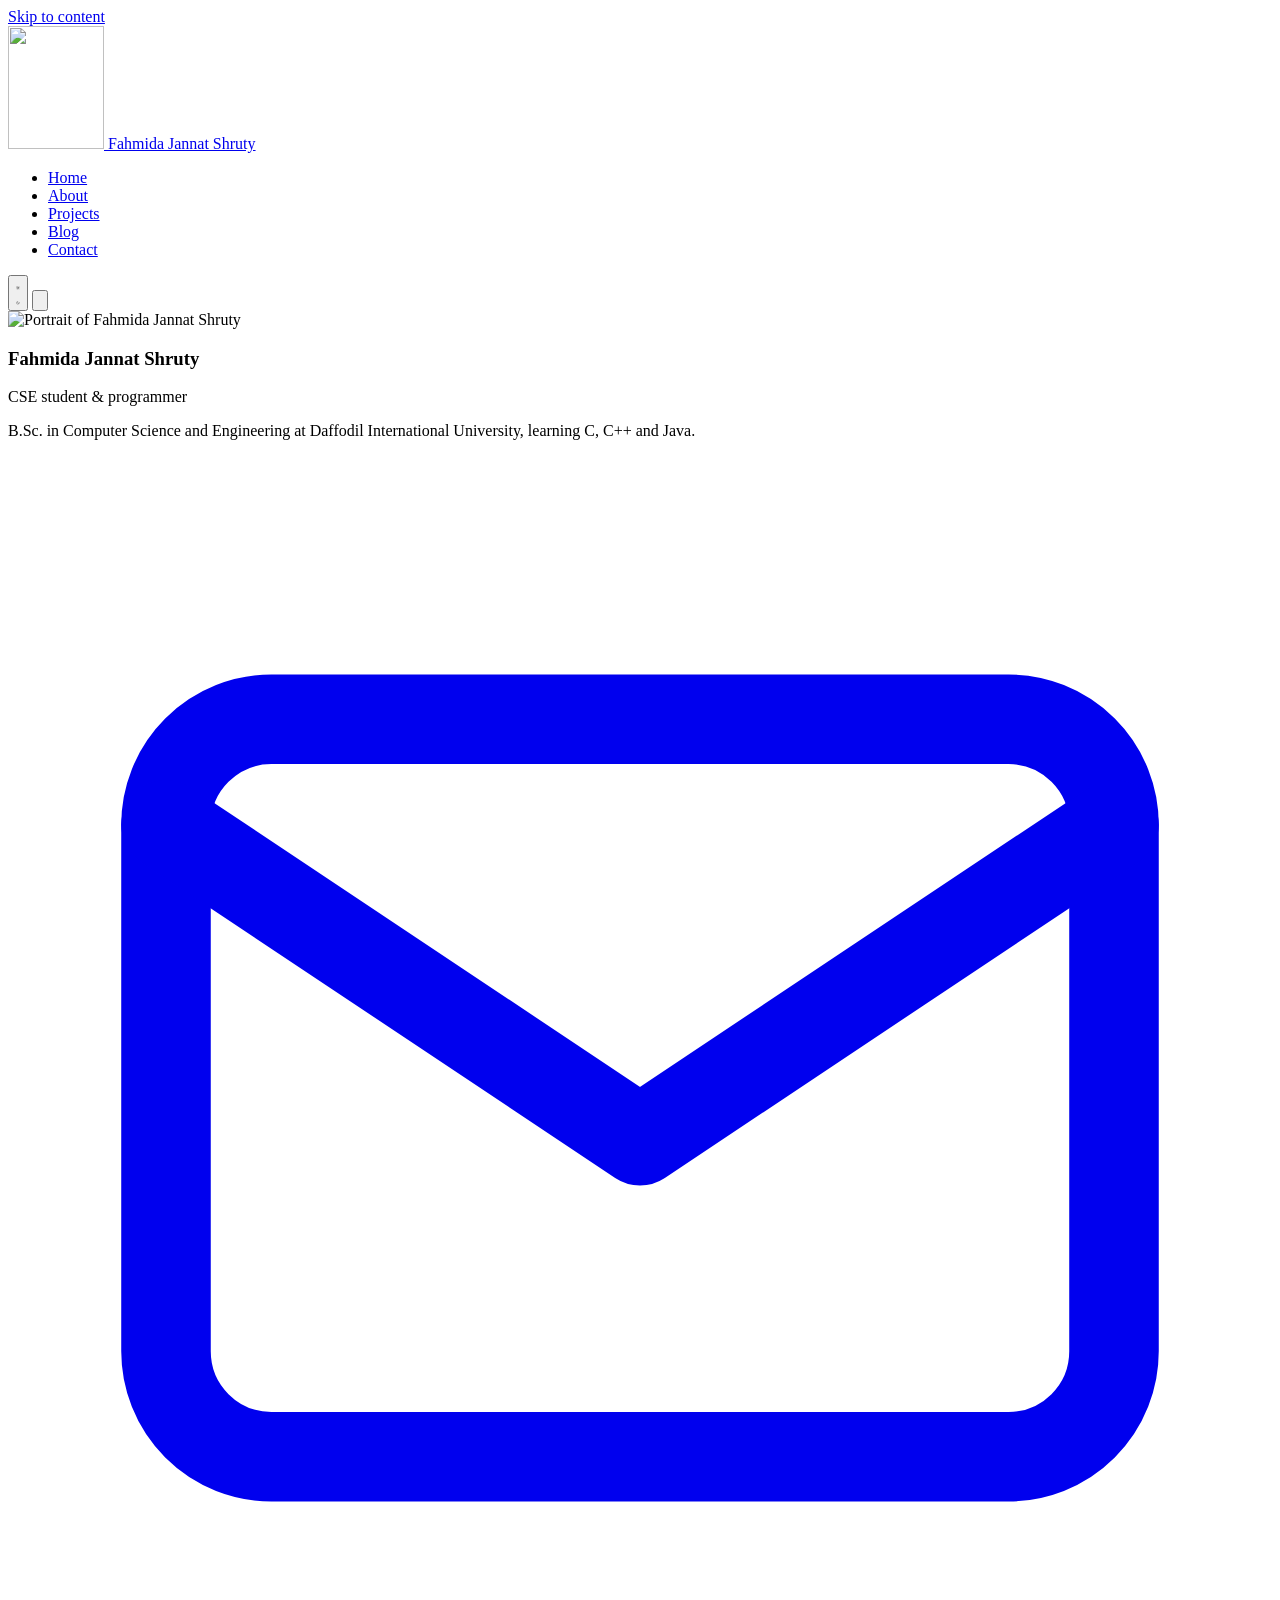
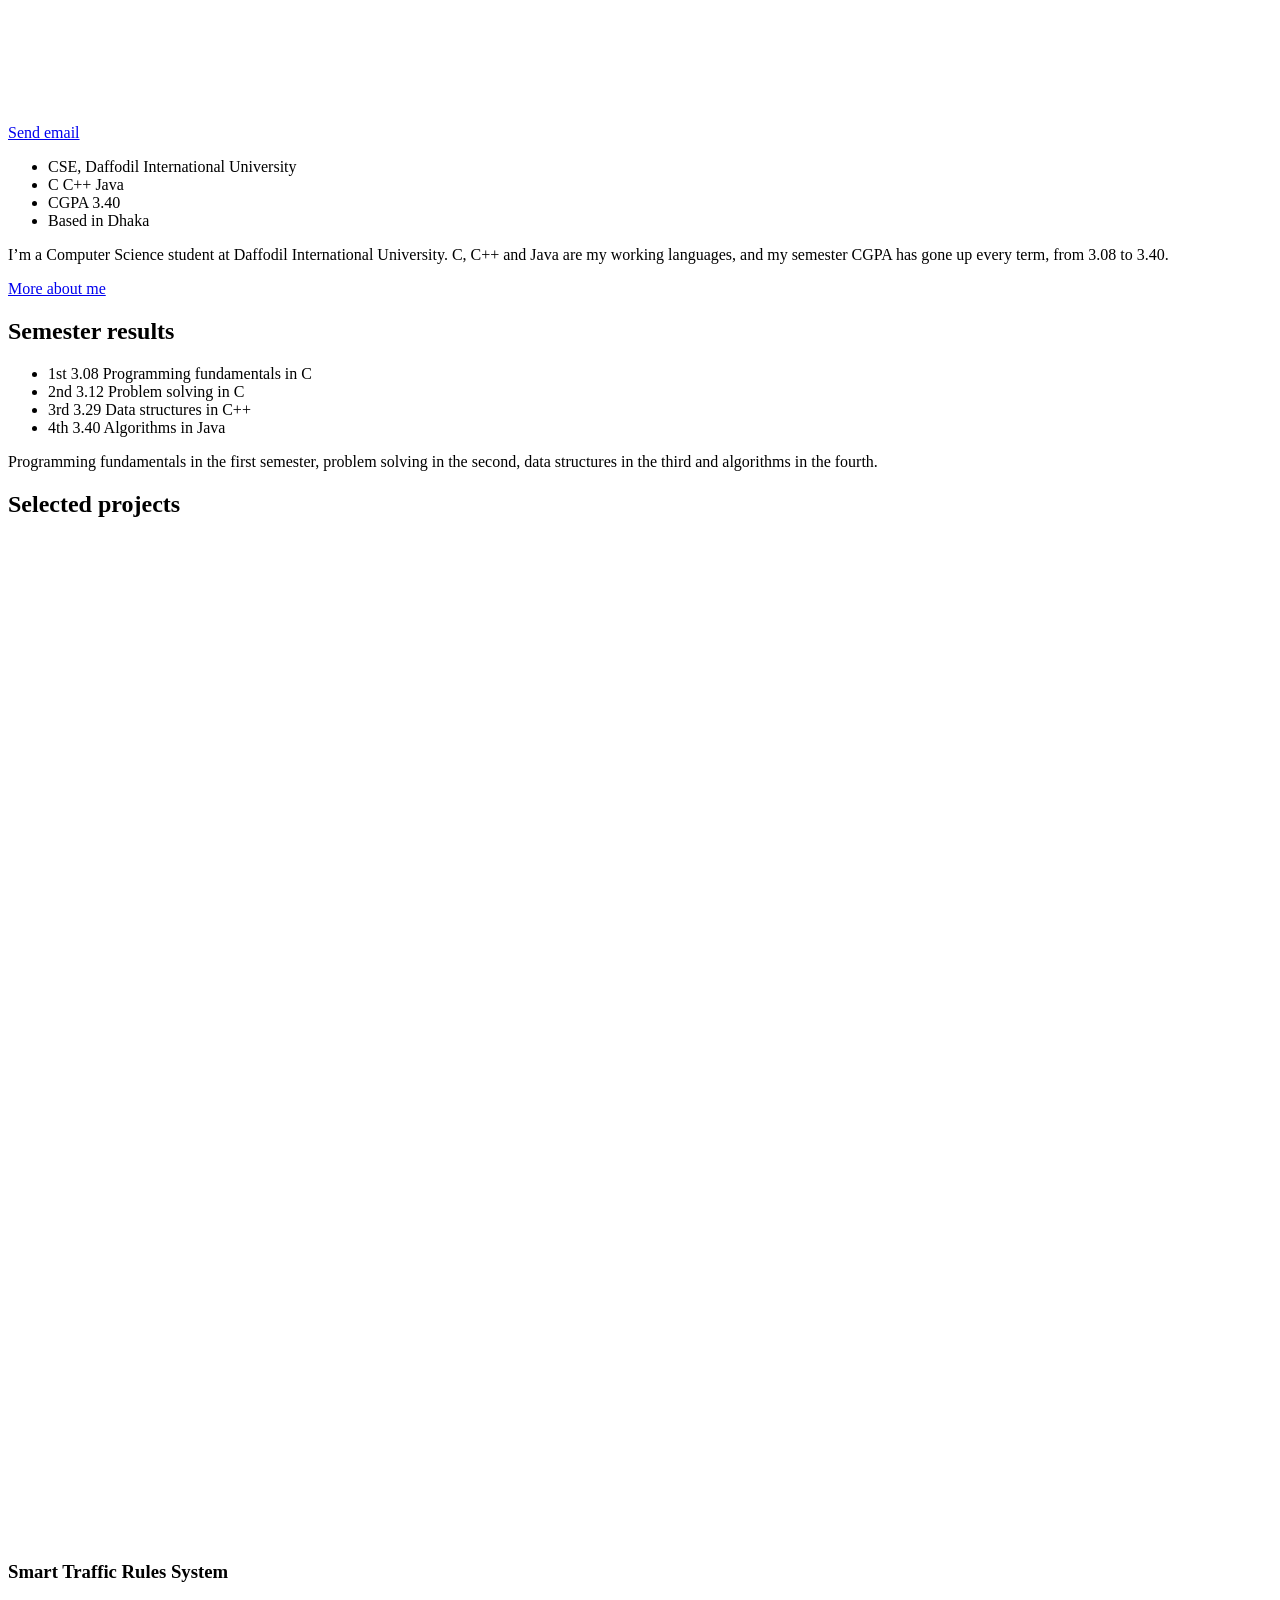
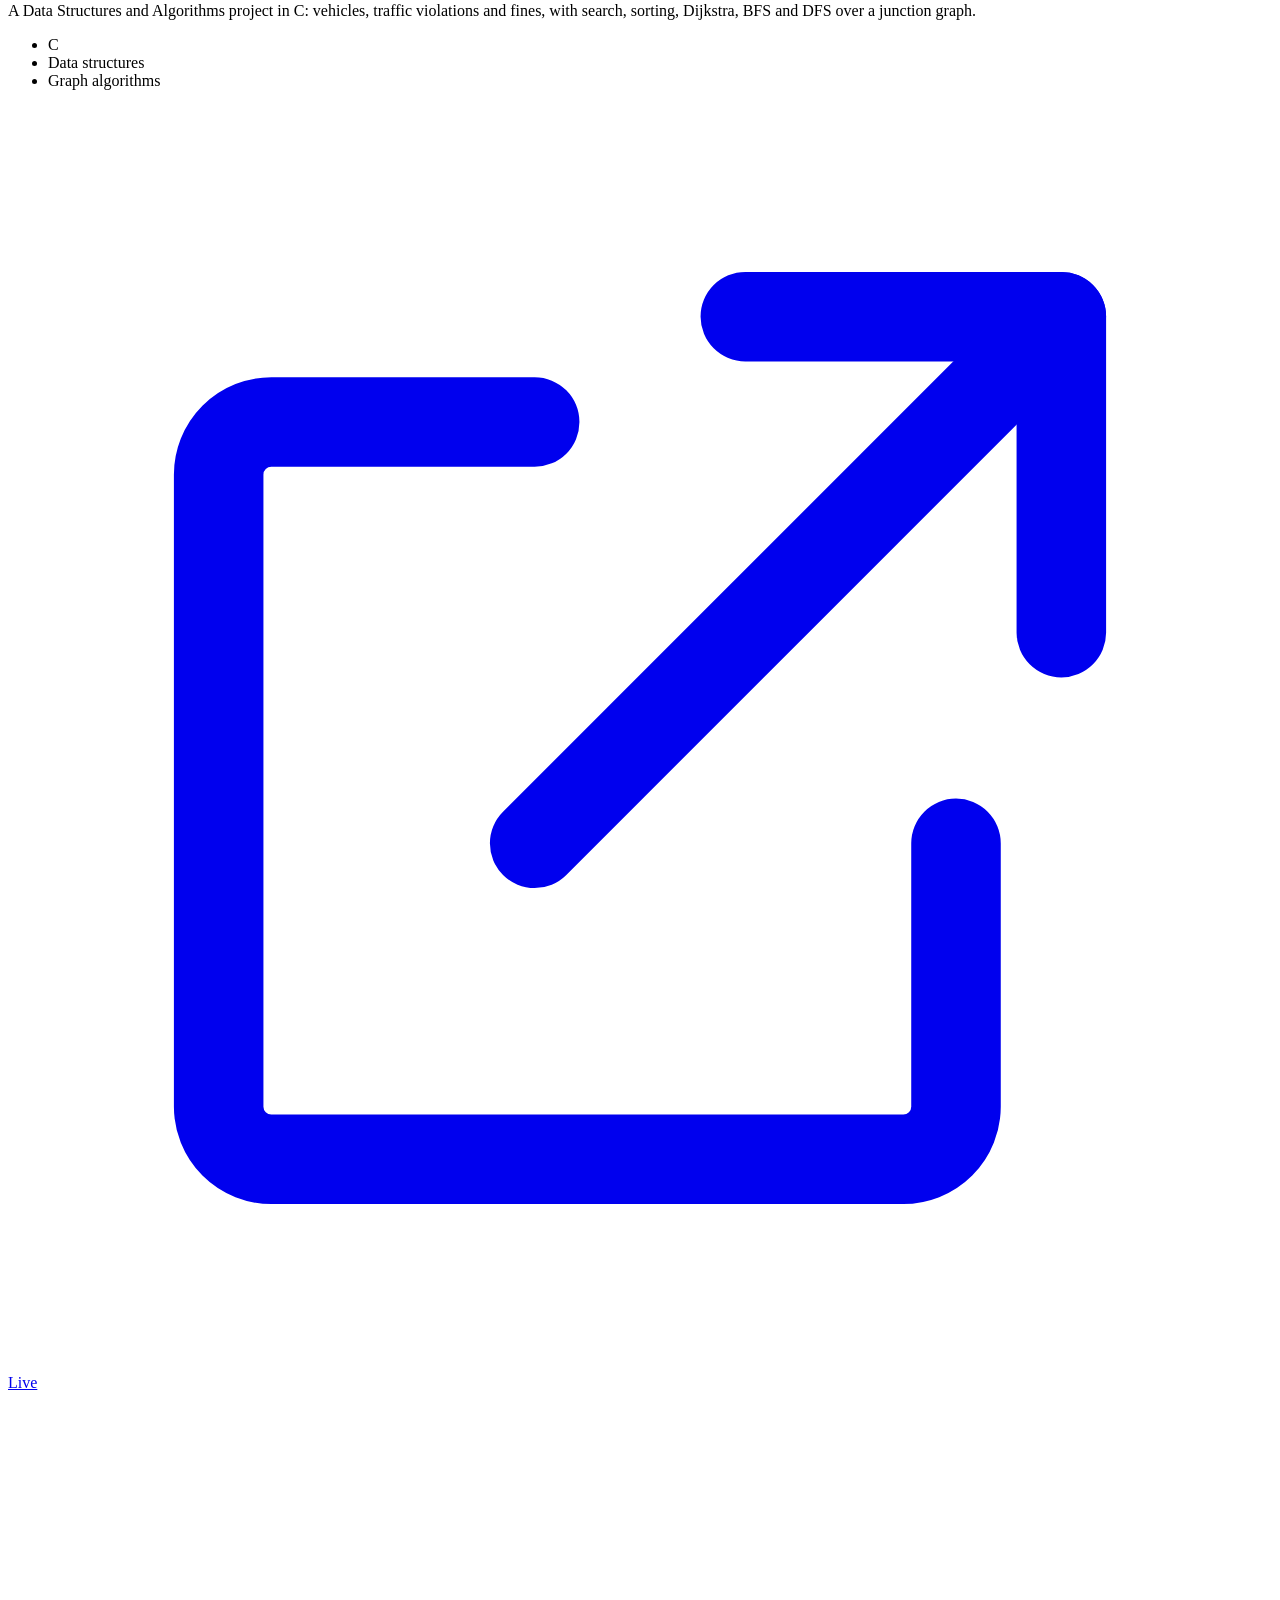
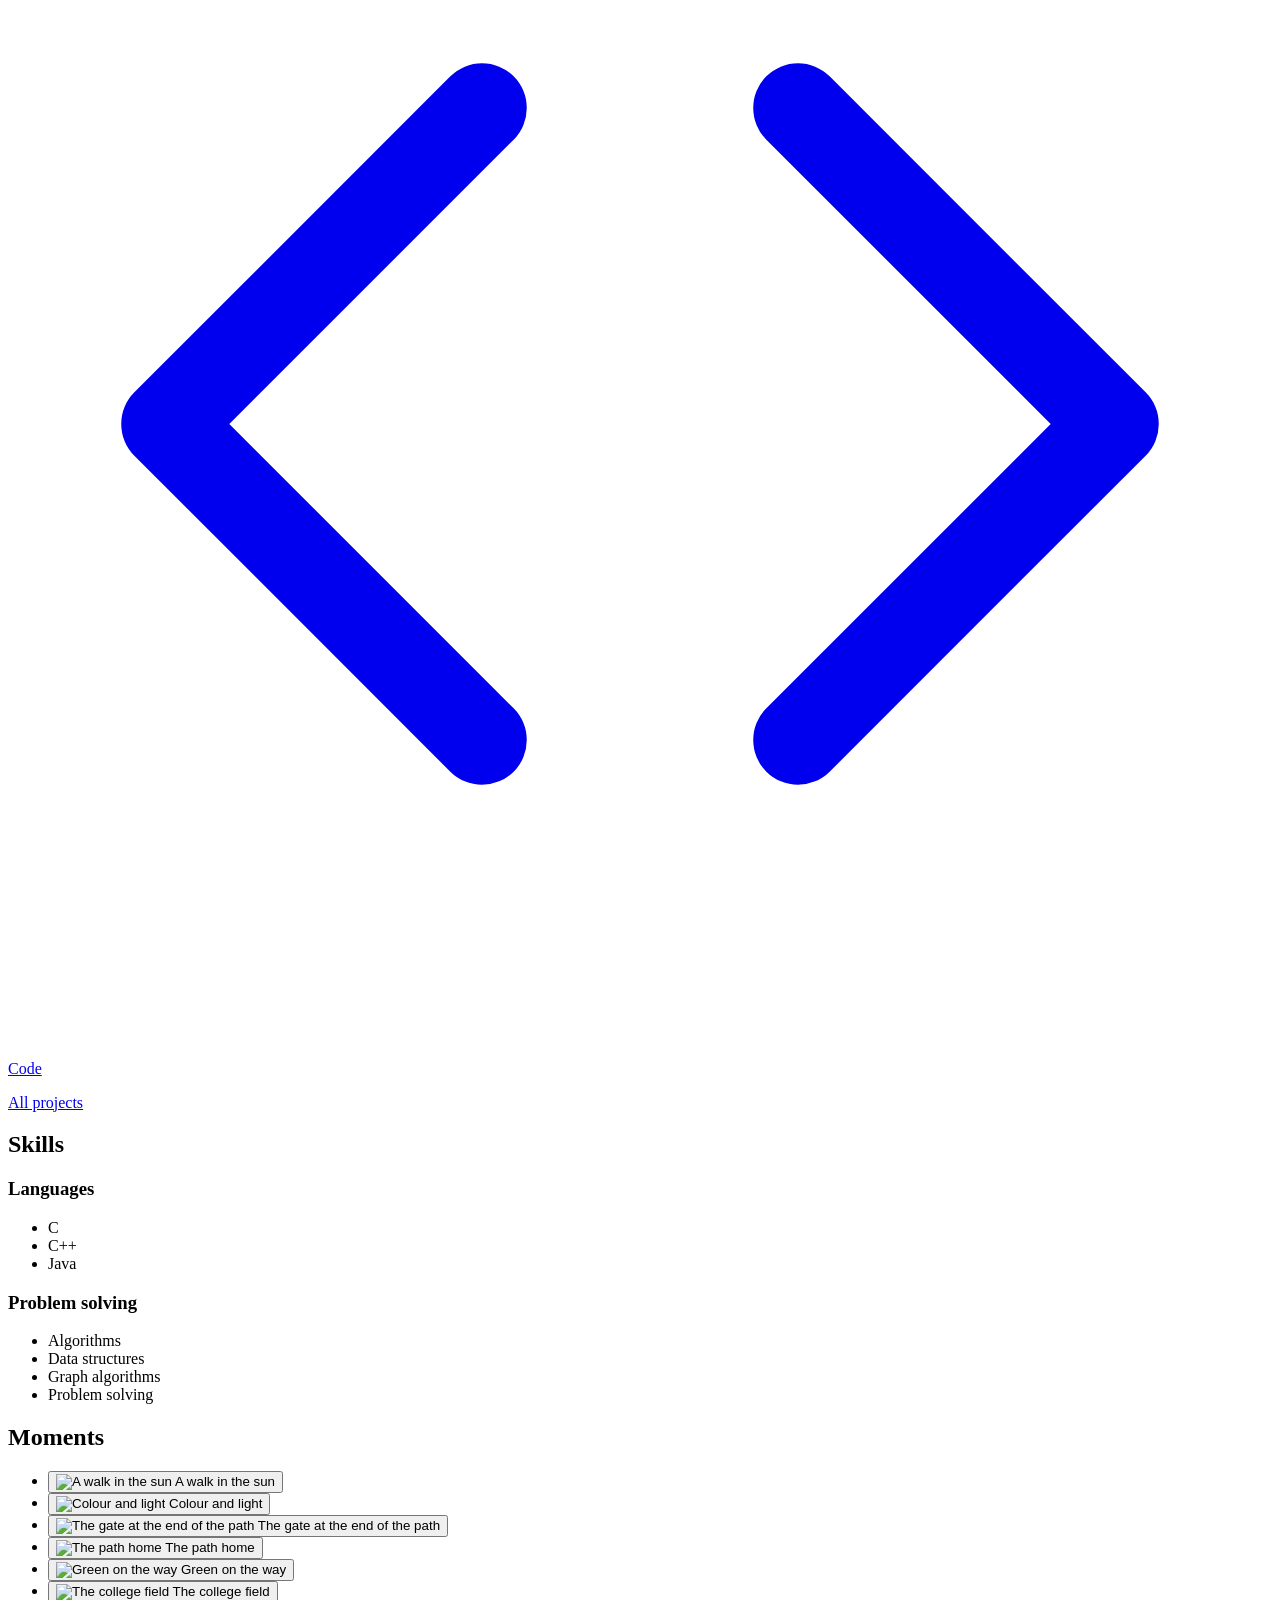
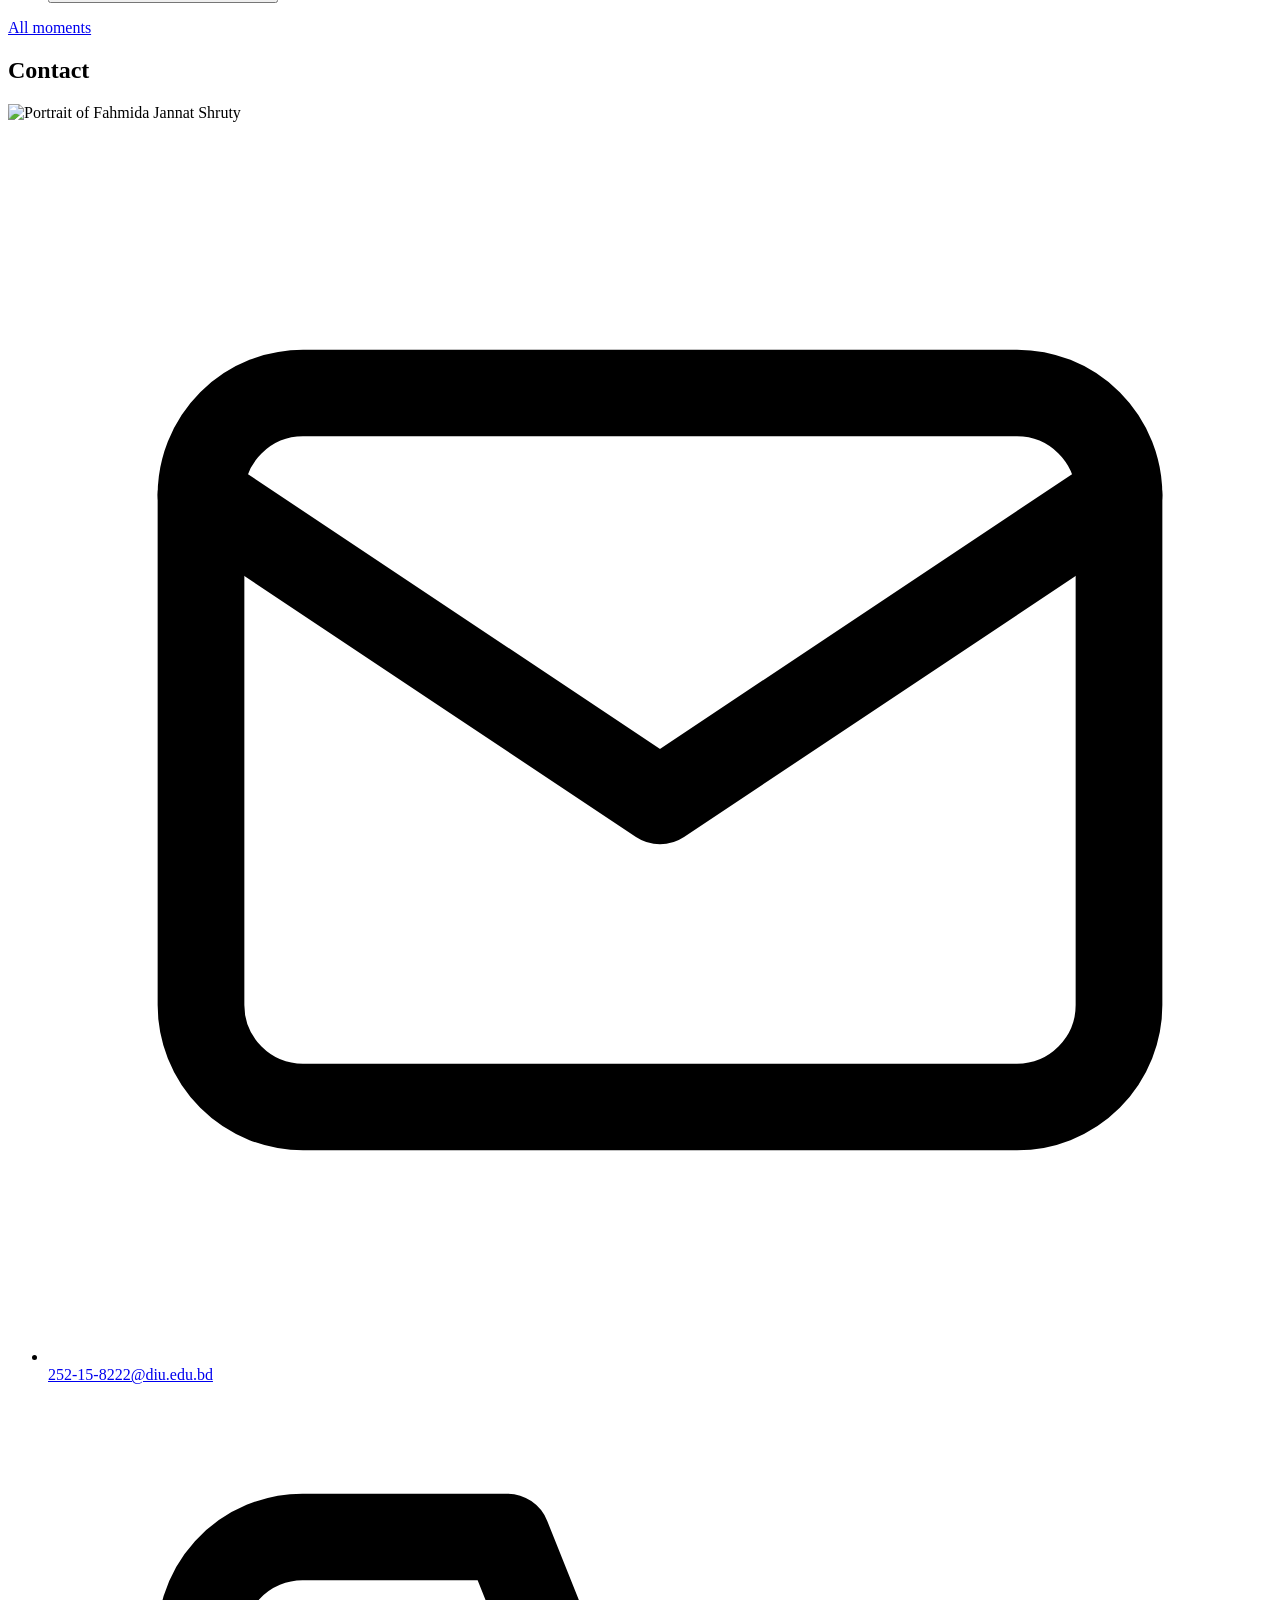
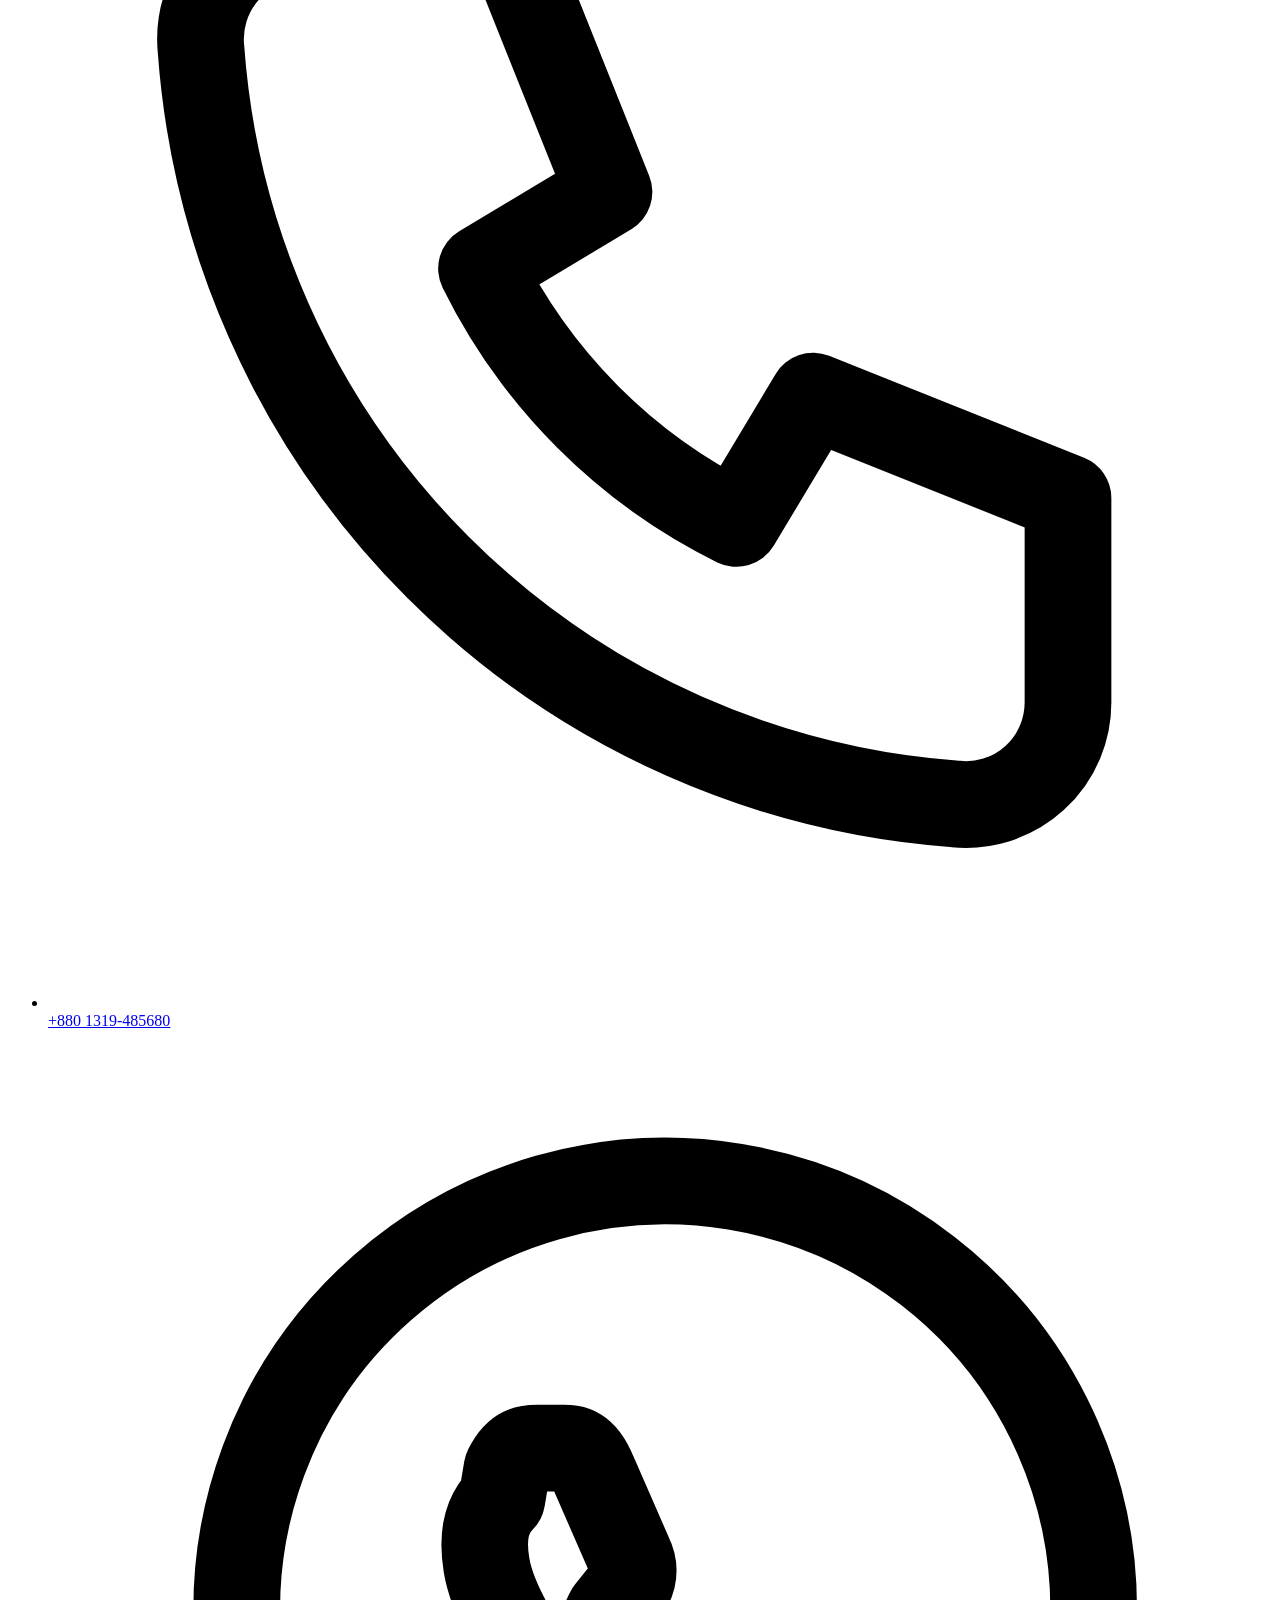
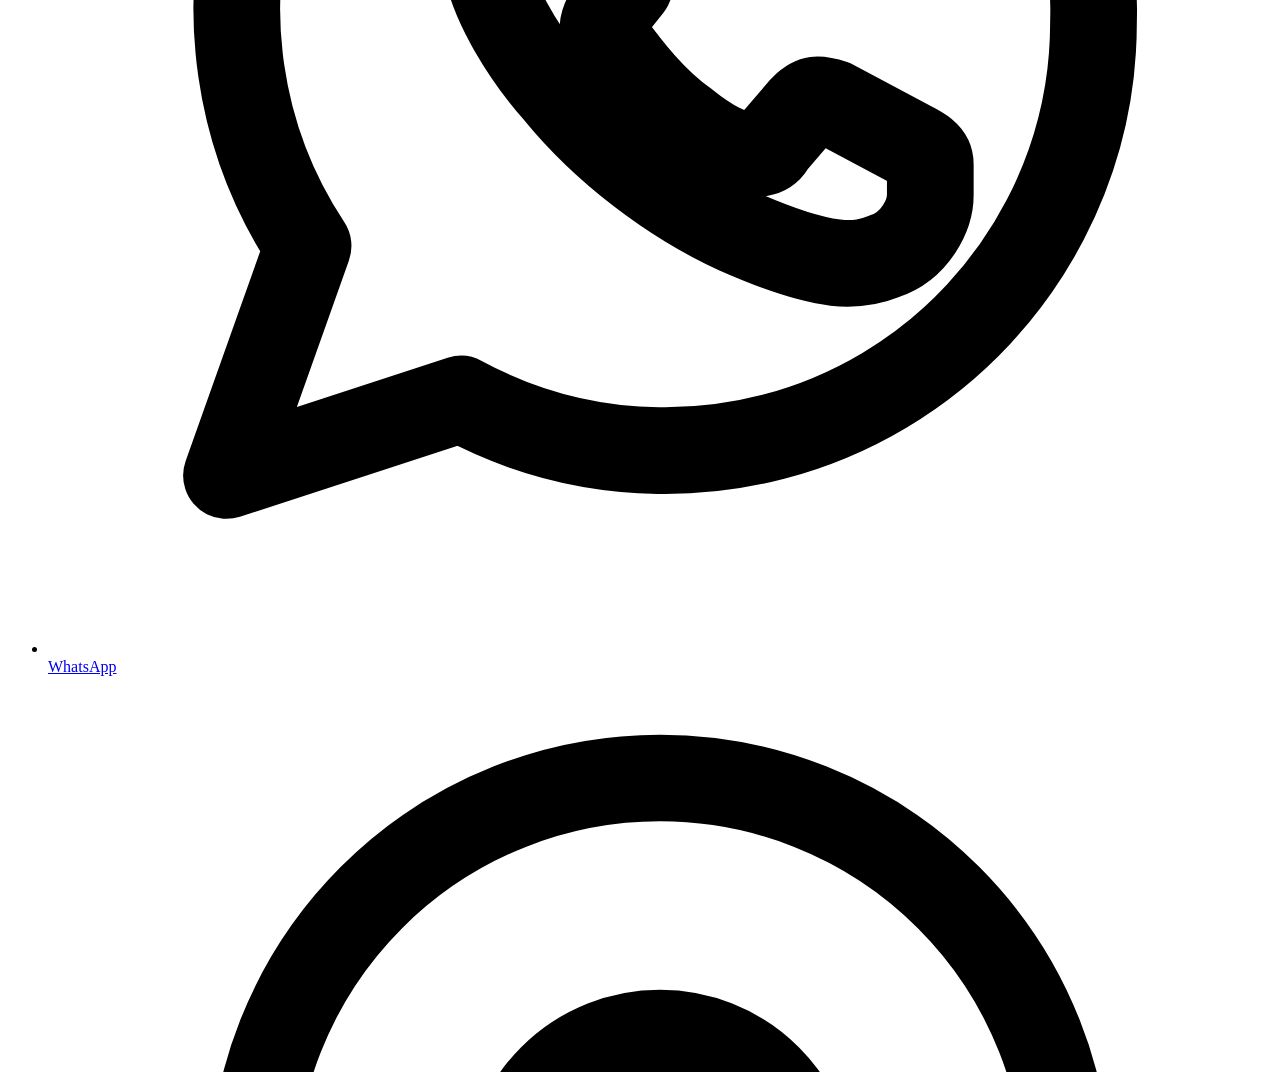
==== commit b0f8348c: "Add files via upload" ====
--- a/docs/index.html
+++ b/docs/index.html
@@ -1,12 +1,12 @@
-<!doctype html><html lang=en-US data-style=orchid data-layout=sidebar data-theme=light><head><meta charset=utf-8><meta name=viewport content="width=device-width,initial-scale=1"><title>Fahmida Jannat Shruty — CSE student & programmer</title><meta name=description content="Fahmida Jannat Shruty — CSE student & programmer."><link rel=canonical href=https://252-15-826-sketch.github.io/shruti/><meta property="og:type" content="website"><meta property="og:site_name" content="Fahmida Jannat Shruty"><meta property="og:title" content="Fahmida Jannat Shruty — CSE student & programmer"><meta property="og:description" content="Fahmida Jannat Shruty — CSE student & programmer."><meta property="og:url" content="https://252-15-826-sketch.github.io/shruti/"><meta property="og:image" content="https://252-15-826-sketch.github.io/shruti/photos/avatar_hu_68aa7470102f5f14.jpg"><meta name=twitter:card content="summary_large_image"><link rel=icon type=image/svg+xml href=./shruti/favicon.svg><style>@font-face{font-family:space grotesk;font-style:normal;font-weight:300 700;font-display:swap;src:url(/shruti/fonts/space-grotesk-latin-variable.woff2)format("woff2")}@font-face{font-family:figtree;font-style:normal;font-weight:400 900;font-display:swap;src:url(/shruti/fonts/figtree-latin-variable.woff2)format("woff2")}</style><link rel=preload href=./shruti/fonts/space-grotesk-latin-variable.woff2 as=font type=font/woff2 crossorigin><link rel=stylesheet href=./shruti/css/site.min.e662bc94b65906fa1fcacba8a5786c2b5449b8b463b8fdb245982563c05df388.css integrity="sha256-5mK8lLZZBvofysuopXhsK1RJuLRjuP2yRZglY8Bd84g="><script type=application/ld+json>{"@context":"https://schema.org","@type":"Person","address":{"@type":"PostalAddress","addressLocality":"Dhaka, Bangladesh"},"description":"I'm a Computer Science student at Daffodil International University. I work in C, C++ and Java, and I enjoy problems where the answer has to be reasoned out step by step.\n\nMy semester CGPA has risen every term, from 3.08 in the first semester to 3.40 in the fourth, with programming fundamentals, problem solving, data structures and algorithms along the way.\n\nMost of my projects so far were built for courses, several of them together with a classmate. I want to keep learning by building, and to work on a team where the code is read as carefully as it is written.","email":"shruty@example.com","image":"https://252-15-826-sketch.github.io/shruti/photos/avatar_hu_56fedb65d13e8ddb.webp","jobTitle":"CSE student \u0026 programmer","name":"Fahmida Jannat Shruty","sameAs":["",""],"url":"https://252-15-826-sketch.github.io/shruti/"}</script><script>(function(){try{var e=localStorage.getItem("theme"),t=window.matchMedia("(prefers-color-scheme: dark)").matches,n=e?e==="dark"?"dark":"light":t?"dark":"light";document.documentElement.setAttribute("data-theme",n)}catch{}})()</script><meta name=generator content="Hugo 0.170.1"></head><body class="layout--sidebar layout--sidebar-right"><div class="page-bg page-bg--lines" aria-hidden=true><span class="page-bg__glow page-bg__glow--one"></span>
-<span class="page-bg__glow page-bg__glow--two"></span></div><a class=skip-link href=#main>Skip to content</a><header class=site-header><div class="container site-header__inner"><a class=site-header__brand href=./shruti/><span class=site-header__avatar-wrap aria-hidden=true><img class=site-header__avatar src=./shruti/photos/avatar_hu_d6a264ecdbf94248.webp width=96 height=123 alt loading=lazy decoding=async>
-</span><span class=site-header__name>Fahmida Jannat Shruty</span></a><nav class=site-nav id=site-nav aria-label=Main><ul class=site-nav__list><li><a href=./shruti/ aria-current=page>Home</a></li><li><a href=./shruti/about/>About</a></li><li><a href=./shruti/projects/>Projects</a></li><li><a href=./shruti/blog/>Blog</a></li><li><a href=./shruti/contact/>Contact</a></li></ul></nav><div class=site-header__actions><button class=theme-toggle id=theme-toggle type=button aria-pressed=false aria-label="Switch to dark theme">
+<!doctype html><html lang=en-US data-style=orchid data-layout=sidebar data-theme=light><head><meta charset=utf-8><meta name=viewport content="width=device-width,initial-scale=1"><title>Fahmida Jannat Shruty — CSE student & programmer</title><meta name=description content="Fahmida Jannat Shruty — CSE student & programmer."><link rel=canonical href=https://252-15-826-sketch.github.io/shruti/><meta property="og:type" content="website"><meta property="og:site_name" content="Fahmida Jannat Shruty"><meta property="og:title" content="Fahmida Jannat Shruty — CSE student & programmer"><meta property="og:description" content="Fahmida Jannat Shruty — CSE student & programmer."><meta property="og:url" content="https://252-15-826-sketch.github.io/shruti/"><meta property="og:image" content="https://252-15-826-sketch.github.io/shruti/photos/avatar_hu_68aa7470102f5f14.jpg"><meta name=twitter:card content="summary_large_image"><link rel=icon type=image/svg+xml href=/shruti/favicon.svg><style>@font-face{font-family:space grotesk;font-style:normal;font-weight:300 700;font-display:swap;src:url(/shruti/fonts/space-grotesk-latin-variable.woff2)format("woff2")}@font-face{font-family:figtree;font-style:normal;font-weight:400 900;font-display:swap;src:url(/shruti/fonts/figtree-latin-variable.woff2)format("woff2")}</style><link rel=preload href=/shruti/fonts/space-grotesk-latin-variable.woff2 as=font type=font/woff2 crossorigin><link rel=stylesheet href=/shruti/css/site.min.e662bc94b65906fa1fcacba8a5786c2b5449b8b463b8fdb245982563c05df388.css integrity="sha256-5mK8lLZZBvofysuopXhsK1RJuLRjuP2yRZglY8Bd84g="><script type=application/ld+json>{"@context":"https://schema.org","@type":"Person","address":{"@type":"PostalAddress","addressLocality":"Dhaka, Bangladesh"},"description":"I'm a Computer Science student at Daffodil International University. I work in C, C++ and Java, and I enjoy problems where the answer has to be reasoned out step by step.\n\nMy semester CGPA has risen every term, from 3.08 in the first semester to 3.40 in the fourth, with programming fundamentals, problem solving, data structures and algorithms along the way.\n\nMost of my projects so far were built for courses, several of them together with a classmate. I want to keep learning by building, and to work on a team where the code is read as carefully as it is written.","email":"252-15-8222@diu.edu.bd","image":"https://252-15-826-sketch.github.io/shruti/photos/avatar_hu_56fedb65d13e8ddb.webp","jobTitle":"CSE student \u0026 programmer","name":"Fahmida Jannat Shruty","sameAs":["https://github.com/252-15-822-arch",""],"url":"https://252-15-826-sketch.github.io/shruti/"}</script><script>(function(){try{var e=localStorage.getItem("theme"),t=window.matchMedia("(prefers-color-scheme: dark)").matches,n=e?e==="dark"?"dark":"light":t?"dark":"light";document.documentElement.setAttribute("data-theme",n)}catch{}})()</script><meta name=generator content="Hugo 0.170.1"></head><body class="layout--sidebar layout--sidebar-right"><div class="page-bg page-bg--lines" aria-hidden=true><span class="page-bg__glow page-bg__glow--one"></span>
+<span class="page-bg__glow page-bg__glow--two"></span></div><a class=skip-link href=#main>Skip to content</a><header class=site-header><div class="container site-header__inner"><a class=site-header__brand href=/shruti/><span class=site-header__avatar-wrap aria-hidden=true><img class=site-header__avatar src=/shruti/photos/avatar_hu_d6a264ecdbf94248.webp width=96 height=123 alt loading=lazy decoding=async>
+</span><span class=site-header__name>Fahmida Jannat Shruty</span></a><nav class=site-nav id=site-nav aria-label=Main><ul class=site-nav__list><li><a href=/shruti/ aria-current=page>Home</a></li><li><a href=/shruti/about/>About</a></li><li><a href=/shruti/projects/>Projects</a></li><li><a href=/shruti/blog/>Blog</a></li><li><a href=/shruti/contact/>Contact</a></li></ul></nav><div class=site-header__actions><button class=theme-toggle id=theme-toggle type=button aria-pressed=false aria-label="Switch to dark theme">
 <svg class="icon-sun" viewBox="0 0 24 24" fill="none" stroke="currentColor" stroke-width="1.7" stroke-linecap="round" stroke-linejoin="round" aria-hidden="true" focusable="false"><circle cx="12" cy="12" r="4"/><path d="M12 2v2m0 16v2M4.9 4.9l1.4 1.4M17.7 17.7l1.4 1.4M2 12h2m16 0h2M4.9 19.1l1.4-1.4M17.7 6.3l1.4-1.4"/></svg>
 <svg class="icon-moon" viewBox="0 0 24 24" fill="none" stroke="currentColor" stroke-width="1.7" stroke-linecap="round" stroke-linejoin="round" aria-hidden="true" focusable="false"><path d="M21 12.8A9 9 0 1111.2 3a7 7 0 009.8 9.8z"/></svg>
 </button>
 <button class=menu-toggle id=menu-toggle type=button aria-expanded=false aria-controls=site-nav aria-label="Open menu">
-<svg class="icon" viewBox="0 0 24 24" fill="none" stroke="currentColor" stroke-width="1.7" stroke-linecap="round" stroke-linejoin="round" aria-hidden="true" focusable="false"><path d="M3 6h18M3 12h18M3 18h18"/></svg></button></div></div></header><main id=main><section class="hero hero--sidebar" data-hero-layout=sidebar><div class="container hero__inner"><aside class=hero__aside><div class=hero__media><img src=./shruti/photos/profile_hu_fc8407f03d268a45.webp srcset="./shruti/photos/profile_hu_fc8407f03d268a45.webp 480w, ./shruti/photos/profile_hu_7ace42c278f77191.webp 960w" sizes="(max-width: 720px) 78vw, (max-width: 1100px) 340px, 320px" width=960 height=1147 alt="Portrait of Fahmida Jannat Shruty" class=hero__photo-img loading=eager fetchpriority=high decoding=async></div><div class="hero__text hero__text--compact"><h1 class=hero__name>Fahmida Jannat Shruty</h1><p class=hero__role>CSE student & programmer</p><p class=hero__now>B.Sc. in Computer Science and Engineering at Daffodil International University, learning C, C++ and Java.</p><div class=hero__actions><a class="btn btn--secondary" href=mailto:shruty@example.com><svg class="btn__icon" viewBox="0 0 24 24" fill="none" stroke="currentColor" stroke-width="1.7" stroke-linecap="round" stroke-linejoin="round" aria-hidden="true" focusable="false"><rect x="3" y="5" width="18" height="14" rx="2"/><path d="M3 7l9 6 9-6"/></svg>
-<span>Send email</span></a></div></div></aside></div></section><section class="section section--facts"><div class=container><ul class=facts><li class=facts__item>CSE, Daffodil International University</li><li class=facts__item>C C++ Java</li><li class=facts__item>CGPA 3.40</li><li class=facts__item>Based in Dhaka</li></ul></div></section><section class="section section--about"><div class=container><div class=about-lead><p>I&rsquo;m a Computer Science student at Daffodil International University. C, C++ and Java are my working languages, and my semester CGPA has gone up every term, from 3.08 to 3.40.</p><p><a class=link href=./shruti/about/><span>More about me</span></a></p></div></div></section><section class="section section--grades"><div class=container><h2 class=section__title>Semester results</h2><ul class=grades><li class=grades__item><span class=grades__label>1st</span>
+<svg class="icon" viewBox="0 0 24 24" fill="none" stroke="currentColor" stroke-width="1.7" stroke-linecap="round" stroke-linejoin="round" aria-hidden="true" focusable="false"><path d="M3 6h18M3 12h18M3 18h18"/></svg></button></div></div></header><main id=main><section class="hero hero--sidebar" data-hero-layout=sidebar><div class="container hero__inner"><aside class=hero__aside><div class=hero__media><img src=/shruti/photos/profile_hu_fc8407f03d268a45.webp srcset="/shruti/photos/profile_hu_fc8407f03d268a45.webp 480w, /shruti/photos/profile_hu_7ace42c278f77191.webp 960w" sizes="(max-width: 720px) 78vw, (max-width: 1100px) 340px, 320px" width=960 height=1147 alt="Portrait of Fahmida Jannat Shruty" class=hero__photo-img loading=eager fetchpriority=high decoding=async></div><div class="hero__text hero__text--compact"><h1 class=hero__name>Fahmida Jannat Shruty</h1><p class=hero__role>CSE student & programmer</p><p class=hero__now>B.Sc. in Computer Science and Engineering at Daffodil International University, learning C, C++ and Java.</p><div class=hero__actions><a class="btn btn--secondary" href=mailto:252-15-8222@diu.edu.bd><svg class="btn__icon" viewBox="0 0 24 24" fill="none" stroke="currentColor" stroke-width="1.7" stroke-linecap="round" stroke-linejoin="round" aria-hidden="true" focusable="false"><rect x="3" y="5" width="18" height="14" rx="2"/><path d="M3 7l9 6 9-6"/></svg>
+<span>Send email</span></a></div></div></aside></div></section><section class="section section--facts"><div class=container><ul class=facts><li class=facts__item>CSE, Daffodil International University</li><li class=facts__item>C C++ Java</li><li class=facts__item>CGPA 3.40</li><li class=facts__item>Based in Dhaka</li></ul></div></section><section class="section section--about"><div class=container><div class=about-lead><p>I&rsquo;m a Computer Science student at Daffodil International University. C, C++ and Java are my working languages, and my semester CGPA has gone up every term, from 3.08 to 3.40.</p><p><a class=link href=/shruti/about/><span>More about me</span></a></p></div></div></section><section class="section section--grades"><div class=container><h2 class=section__title>Semester results</h2><ul class=grades><li class=grades__item><span class=grades__label>1st</span>
 <span class=grades__bar aria-hidden=true><span class=grades__fill style=--grades-pct:77.0%></span>
 </span><span class=grades__value>3.08</span>
 <span class=grades__focus>Programming fundamentals in C</span></li><li class=grades__item><span class=grades__label>2nd</span>
@@ -18,25 +18,26 @@
 <span class=grades__focus>Data structures in C++</span></li><li class=grades__item><span class=grades__label>4th</span>
 <span class=grades__bar aria-hidden=true><span class=grades__fill style=--grades-pct:85.0%></span>
 </span><span class=grades__value>3.40</span>
-<span class=grades__focus>Algorithms in Java</span></li></ul><p class=grades__note>Programming fundamentals in the first semester, problem solving in the second, data structures in the third and algorithms in the fourth.</p></div></section><section class="section section--projects"><div class=container><h2 class=section__title>Selected projects</h2><div class=project-list><article class="project project--featured"><div class=project__media><img src=./shruti/photos/project-3_hu_ef74da5be53c11ab.webp srcset="./shruti/photos/project-3_hu_ef74da5be53c11ab.webp 480w, ./shruti/photos/project-3_hu_c478faaf16220ca7.webp 960w" sizes="(max-width: 720px) 100vw, 560px" width=1600 height=1000 alt="The Smart Traffic Rules System running in a browser, showing the dashboard totals and the vehicle management form." class=project__img loading=lazy decoding=async></div><div class=project__body><h3 class=project__title>Smart Traffic Rules System</h3><p class=project__summary>A Data Structures and Algorithms project in C: vehicles, traffic violations and fines, with search, sorting, Dijkstra, BFS and DFS over a junction graph.</p><ul class=project__tech><li class=pill>C</li><li class=pill>Data structures</li><li class=pill>Graph algorithms</li></ul><p class=project__links><a class=link href=https://252-15-826-sketch.github.io/smart-traffic-system/ rel="noopener noreferrer"><svg class="link__icon" viewBox="0 0 24 24" fill="none" stroke="currentColor" stroke-width="1.7" stroke-linecap="round" stroke-linejoin="round" aria-hidden="true" focusable="false"><path d="M14 4h6v6"/><path d="M20 4 10 14"/><path d="M18 14v5a1 1 0 01-1 1H5a1 1 0 01-1-1V7a1 1 0 011-1h5"/></svg>
+<span class=grades__focus>Algorithms in Java</span></li></ul><p class=grades__note>Programming fundamentals in the first semester, problem solving in the second, data structures in the third and algorithms in the fourth.</p></div></section><section class="section section--projects"><div class=container><h2 class=section__title>Selected projects</h2><div class=project-list><article class="project project--featured"><div class=project__media><img src=/shruti/photos/project-3_hu_ef74da5be53c11ab.webp srcset="/shruti/photos/project-3_hu_ef74da5be53c11ab.webp 480w, /shruti/photos/project-3_hu_c478faaf16220ca7.webp 960w" sizes="(max-width: 720px) 100vw, 560px" width=1600 height=1000 alt="The Smart Traffic Rules System running in a browser, showing the dashboard totals and the vehicle management form." class=project__img loading=lazy decoding=async></div><div class=project__body><h3 class=project__title>Smart Traffic Rules System</h3><p class=project__summary>A Data Structures and Algorithms project in C: vehicles, traffic violations and fines, with search, sorting, Dijkstra, BFS and DFS over a junction graph.</p><ul class=project__tech><li class=pill>C</li><li class=pill>Data structures</li><li class=pill>Graph algorithms</li></ul><p class=project__links><a class=link href=https://252-15-826-sketch.github.io/smart-traffic-system/ rel="noopener noreferrer"><svg class="link__icon" viewBox="0 0 24 24" fill="none" stroke="currentColor" stroke-width="1.7" stroke-linecap="round" stroke-linejoin="round" aria-hidden="true" focusable="false"><path d="M14 4h6v6"/><path d="M20 4 10 14"/><path d="M18 14v5a1 1 0 01-1 1H5a1 1 0 01-1-1V7a1 1 0 011-1h5"/></svg>
 <span>Live</span>
 </a><a class=link href=https://github.com/252-15-826-sketch/smart-traffic-system rel="noopener noreferrer"><svg class="link__icon" viewBox="0 0 24 24" fill="none" stroke="currentColor" stroke-width="1.7" stroke-linecap="round" stroke-linejoin="round" aria-hidden="true" focusable="false"><path d="M9 18l-6-6 6-6"/><path d="M15 6l6 6-6 6"/></svg>
-<span>Code</span></a></p></div></article></div><p class=section__more><a class=link href=./shruti/projects/><span>All projects</span></a></p></div></section><section class="section section--skills"><div class=container><h2 class=section__title>Skills</h2><div class=skills><div class=skills__group><h3 class=skills__group-title>Languages</h3><ul class=skills__items><li class=pill>C</li><li class=pill>C++</li><li class=pill>Java</li></ul></div><div class=skills__group><h3 class=skills__group-title>Problem solving</h3><ul class=skills__items><li class=pill>Algorithms</li><li class=pill>Data structures</li><li class=pill>Graph algorithms</li><li class=pill>Problem solving</li></ul></div></div></div></section><section class="section section--moments"><div class=container><h2 class=section__title>Moments</h2><ul class=moments><li class=moments__item><button class=moments__button type=button data-lightbox-src=./shruti/photos/gallery/moment-1_hu_9b8fba60d9e57c95.webp data-lightbox-alt="A walk in the sun" data-lightbox-caption="A walk in the sun">
-<img class=moments__img src=./shruti/photos/gallery/moment-1_hu_9e24b77e857daa34.webp width=640 height=980 alt="A walk in the sun" loading=lazy decoding=async>
-<span class=moments__caption aria-hidden=true>A walk in the sun</span></button></li><li class=moments__item><button class=moments__button type=button data-lightbox-src=./shruti/photos/gallery/moment-2_hu_89fbbf055d561de8.webp data-lightbox-alt="Colour and light" data-lightbox-caption="Colour and light">
-<img class=moments__img src=./shruti/photos/gallery/moment-2_hu_3f772bf811a012ea.webp width=640 height=480 alt="Colour and light" loading=lazy decoding=async>
-<span class=moments__caption aria-hidden=true>Colour and light</span></button></li><li class=moments__item><button class=moments__button type=button data-lightbox-src=./shruti/photos/gallery/gate_hu_f8d7190be7d67afa.webp data-lightbox-alt="The gate at the end of the path" data-lightbox-caption="The gate at the end of the path">
-<img class=moments__img src=./shruti/photos/gallery/gate_hu_286d167864d486a7.webp width=640 height=797 alt="The gate at the end of the path" loading=lazy decoding=async>
-<span class=moments__caption aria-hidden=true>The gate at the end of the path</span></button></li><li class=moments__item><button class=moments__button type=button data-lightbox-src=./shruti/photos/gallery/path_hu_97eca7948548c0b4.webp data-lightbox-alt="The path home" data-lightbox-caption="The path home">
-<img class=moments__img src=./shruti/photos/gallery/path_hu_7228862a2c09d7cc.webp width=640 height=853 alt="The path home" loading=lazy decoding=async>
-<span class=moments__caption aria-hidden=true>The path home</span></button></li><li class=moments__item><button class=moments__button type=button data-lightbox-src=./shruti/photos/gallery/green_hu_750ab3401ebd2712.webp data-lightbox-alt="Green on the way" data-lightbox-caption="Green on the way">
-<img class=moments__img src=./shruti/photos/gallery/green_hu_439dc48547b59c64.webp width=640 height=853 alt="Green on the way" loading=lazy decoding=async>
-<span class=moments__caption aria-hidden=true>Green on the way</span></button></li><li class=moments__item><button class=moments__button type=button data-lightbox-src=./shruti/photos/gallery/college_hu_e313ee4f2dafd57b.webp data-lightbox-alt="The college field" data-lightbox-caption="The college field">
-<img class=moments__img src=./shruti/photos/gallery/college_hu_9d874476e7ae9b25.webp width=640 height=251 alt="The college field" loading=lazy decoding=async>
-<span class=moments__caption aria-hidden=true>The college field</span></button></li></ul><p class=section__more><a class=link href=./shruti/about/#gallery><span>All moments</span></a></p></div></section><section class="section section--contact"><div class=container><h2 class=section__title>Contact</h2><img class=contact__avatar src=./shruti/photos/avatar_hu_8fc0bb816c802df6.webp width=96 height=96 alt="Portrait of Fahmida Jannat Shruty" loading=lazy decoding=async><ul class=contact-list><li class=contact-list__item><svg class="contact-list__icon" viewBox="0 0 24 24" fill="none" stroke="currentColor" stroke-width="1.7" stroke-linecap="round" stroke-linejoin="round" aria-hidden="true" focusable="false"><rect x="3" y="5" width="18" height="14" rx="2"/><path d="M3 7l9 6 9-6"/></svg>
-<a href=mailto:shruty@example.com>shruty@example.com</a></li><li class=contact-list__item><svg class="contact-list__icon" viewBox="0 0 24 24" fill="none" stroke="currentColor" stroke-width="1.7" stroke-linecap="round" stroke-linejoin="round" aria-hidden="true" focusable="false"><path d="M20 10c0 5.5-8 12-8 12s-8-6.5-8-12a8 8 0 0116 0z"/><circle cx="12" cy="10" r="3"/></svg>
-<span>Dhaka, Bangladesh</span></li></ul><ul class=socials><li><span class="social social--soon" aria-disabled=true><span class=social__name>GitHub</span>
-<span class=social__soon>soon</span></span></li><li><span class="social social--soon" aria-disabled=true><span class=social__name>LinkedIn</span>
+<span>Code</span></a></p></div></article></div><p class=section__more><a class=link href=/shruti/projects/><span>All projects</span></a></p></div></section><section class="section section--skills"><div class=container><h2 class=section__title>Skills</h2><div class=skills><div class=skills__group><h3 class=skills__group-title>Languages</h3><ul class=skills__items><li class=pill>C</li><li class=pill>C++</li><li class=pill>Java</li></ul></div><div class=skills__group><h3 class=skills__group-title>Problem solving</h3><ul class=skills__items><li class=pill>Algorithms</li><li class=pill>Data structures</li><li class=pill>Graph algorithms</li><li class=pill>Problem solving</li></ul></div></div></div></section><section class="section section--moments"><div class=container><h2 class=section__title>Moments</h2><ul class=moments><li class=moments__item><button class=moments__button type=button data-lightbox-src=/shruti/photos/gallery/moment-1_hu_9b8fba60d9e57c95.webp data-lightbox-alt="A walk in the sun" data-lightbox-caption="A walk in the sun">
+<img class=moments__img src=/shruti/photos/gallery/moment-1_hu_9e24b77e857daa34.webp width=640 height=980 alt="A walk in the sun" loading=lazy decoding=async>
+<span class=moments__caption aria-hidden=true>A walk in the sun</span></button></li><li class=moments__item><button class=moments__button type=button data-lightbox-src=/shruti/photos/gallery/moment-2_hu_89fbbf055d561de8.webp data-lightbox-alt="Colour and light" data-lightbox-caption="Colour and light">
+<img class=moments__img src=/shruti/photos/gallery/moment-2_hu_3f772bf811a012ea.webp width=640 height=480 alt="Colour and light" loading=lazy decoding=async>
+<span class=moments__caption aria-hidden=true>Colour and light</span></button></li><li class=moments__item><button class=moments__button type=button data-lightbox-src=/shruti/photos/gallery/gate_hu_f8d7190be7d67afa.webp data-lightbox-alt="The gate at the end of the path" data-lightbox-caption="The gate at the end of the path">
+<img class=moments__img src=/shruti/photos/gallery/gate_hu_286d167864d486a7.webp width=640 height=797 alt="The gate at the end of the path" loading=lazy decoding=async>
+<span class=moments__caption aria-hidden=true>The gate at the end of the path</span></button></li><li class=moments__item><button class=moments__button type=button data-lightbox-src=/shruti/photos/gallery/path_hu_97eca7948548c0b4.webp data-lightbox-alt="The path home" data-lightbox-caption="The path home">
+<img class=moments__img src=/shruti/photos/gallery/path_hu_7228862a2c09d7cc.webp width=640 height=853 alt="The path home" loading=lazy decoding=async>
+<span class=moments__caption aria-hidden=true>The path home</span></button></li><li class=moments__item><button class=moments__button type=button data-lightbox-src=/shruti/photos/gallery/green_hu_750ab3401ebd2712.webp data-lightbox-alt="Green on the way" data-lightbox-caption="Green on the way">
+<img class=moments__img src=/shruti/photos/gallery/green_hu_439dc48547b59c64.webp width=640 height=853 alt="Green on the way" loading=lazy decoding=async>
+<span class=moments__caption aria-hidden=true>Green on the way</span></button></li><li class=moments__item><button class=moments__button type=button data-lightbox-src=/shruti/photos/gallery/college_hu_e313ee4f2dafd57b.webp data-lightbox-alt="The college field" data-lightbox-caption="The college field">
+<img class=moments__img src=/shruti/photos/gallery/college_hu_9d874476e7ae9b25.webp width=640 height=251 alt="The college field" loading=lazy decoding=async>
+<span class=moments__caption aria-hidden=true>The college field</span></button></li></ul><p class=section__more><a class=link href=/shruti/about/#gallery><span>All moments</span></a></p></div></section><section class="section section--contact"><div class=container><h2 class=section__title>Contact</h2><img class=contact__avatar src=/shruti/photos/avatar_hu_8fc0bb816c802df6.webp width=96 height=96 alt="Portrait of Fahmida Jannat Shruty" loading=lazy decoding=async><ul class=contact-list><li class=contact-list__item><svg class="contact-list__icon" viewBox="0 0 24 24" fill="none" stroke="currentColor" stroke-width="1.7" stroke-linecap="round" stroke-linejoin="round" aria-hidden="true" focusable="false"><rect x="3" y="5" width="18" height="14" rx="2"/><path d="M3 7l9 6 9-6"/></svg>
+<a href=mailto:252-15-8222@diu.edu.bd>252-15-8222@diu.edu.bd</a></li><li class=contact-list__item><svg class="contact-list__icon" viewBox="0 0 24 24" fill="none" stroke="currentColor" stroke-width="1.7" stroke-linecap="round" stroke-linejoin="round" aria-hidden="true" focusable="false"><path d="M5 3h4l2 5-2.5 1.5a11 11 0 005 5L15 12l5 2v4a2 2 0 01-2.2 2A16 16 0 013 5.2 2 2 0 015 3z"/></svg>
+<a href=tel:+8801319485680>+880 1319-485680</a></li><li class=contact-list__item><svg class="contact-list__icon" viewBox="0 0 24 24" fill="none" stroke="currentColor" stroke-width="1.7" stroke-linecap="round" stroke-linejoin="round" aria-hidden="true" focusable="false"><path d="M20.5 11.6A8.4 8.4.0 018.1 19L3.5 20.5 5.1 16a8.4 8.4.0 1115.4-4.4z"/><path d="M9 8.6c.2-.4.4-.4.6-.4h.5c.2.0.4.0.6.5l.7 1.6c.1.2.1.4.0.6l-.4.5c-.1.2-.2.3.0.6.3.4.8 1.1 1.5 1.6.5.4.9.6 1.2.6.2.0.4.0.5-.2l.6-.7c.2-.2.3-.2.6-.1l1.5.8c.2.1.4.2.4.4v.6c0 .4-.3 1-.9 1.2-.5.2-1.1.3-2.9-.5-1.3-.6-2.6-1.6-3.5-2.7-.8-.9-1.3-1.9-1.4-2.5s0-1 .3-1.3z"/></svg>
+<a href=https://wa.me/8801319485680 rel="noopener noreferrer">WhatsApp</a></li><li class=contact-list__item><svg class="contact-list__icon" viewBox="0 0 24 24" fill="none" stroke="currentColor" stroke-width="1.7" stroke-linecap="round" stroke-linejoin="round" aria-hidden="true" focusable="false"><path d="M20 10c0 5.5-8 12-8 12s-8-6.5-8-12a8 8 0 0116 0z"/><circle cx="12" cy="10" r="3"/></svg>
+<span>Dhaka, Bangladesh</span></li></ul><ul class=socials><li><a class=social href=https://github.com/252-15-822-arch rel="noopener noreferrer"><span class=social__name>GitHub</span></a></li><li><span class="social social--soon" aria-disabled=true><span class=social__name>LinkedIn</span>
 <span class=social__soon>soon</span></span></li></ul></div></section></main><footer class=site-footer><div class="container site-footer__inner"><p class=site-footer__copy>&copy; 2026 Fahmida Jannat Shruty</p><p class=site-footer__meta><span>Built with Hugo</span>
 <a href=#main class=site-footer__top>Back to top</a></p></div></footer><dialog class=lightbox id=lightbox aria-label="Enlarged image"><div class=lightbox__inner><img class=lightbox__img src alt aria-hidden=true><p class=lightbox__caption hidden></p></div><form method=dialog class=lightbox__close-form><button class=lightbox__close type=submit aria-label="Close image">
-<span aria-hidden=true>&#215;</span></button></form></dialog><script src=./shruti/js/theme.min.14aecf5eef3204328cf4b04181f04aae7720658917c97ae345e6bbc055850e3c.js integrity="sha256-FK7PXu8yBDKM9LBBgfBKrncgZYkXyXrjRea7wFWFDjw=" defer></script></body></html>+<span aria-hidden=true>&#215;</span></button></form></dialog><script src=/shruti/js/theme.min.14aecf5eef3204328cf4b04181f04aae7720658917c97ae345e6bbc055850e3c.js integrity="sha256-FK7PXu8yBDKM9LBBgfBKrncgZYkXyXrjRea7wFWFDjw=" defer></script></body></html>
